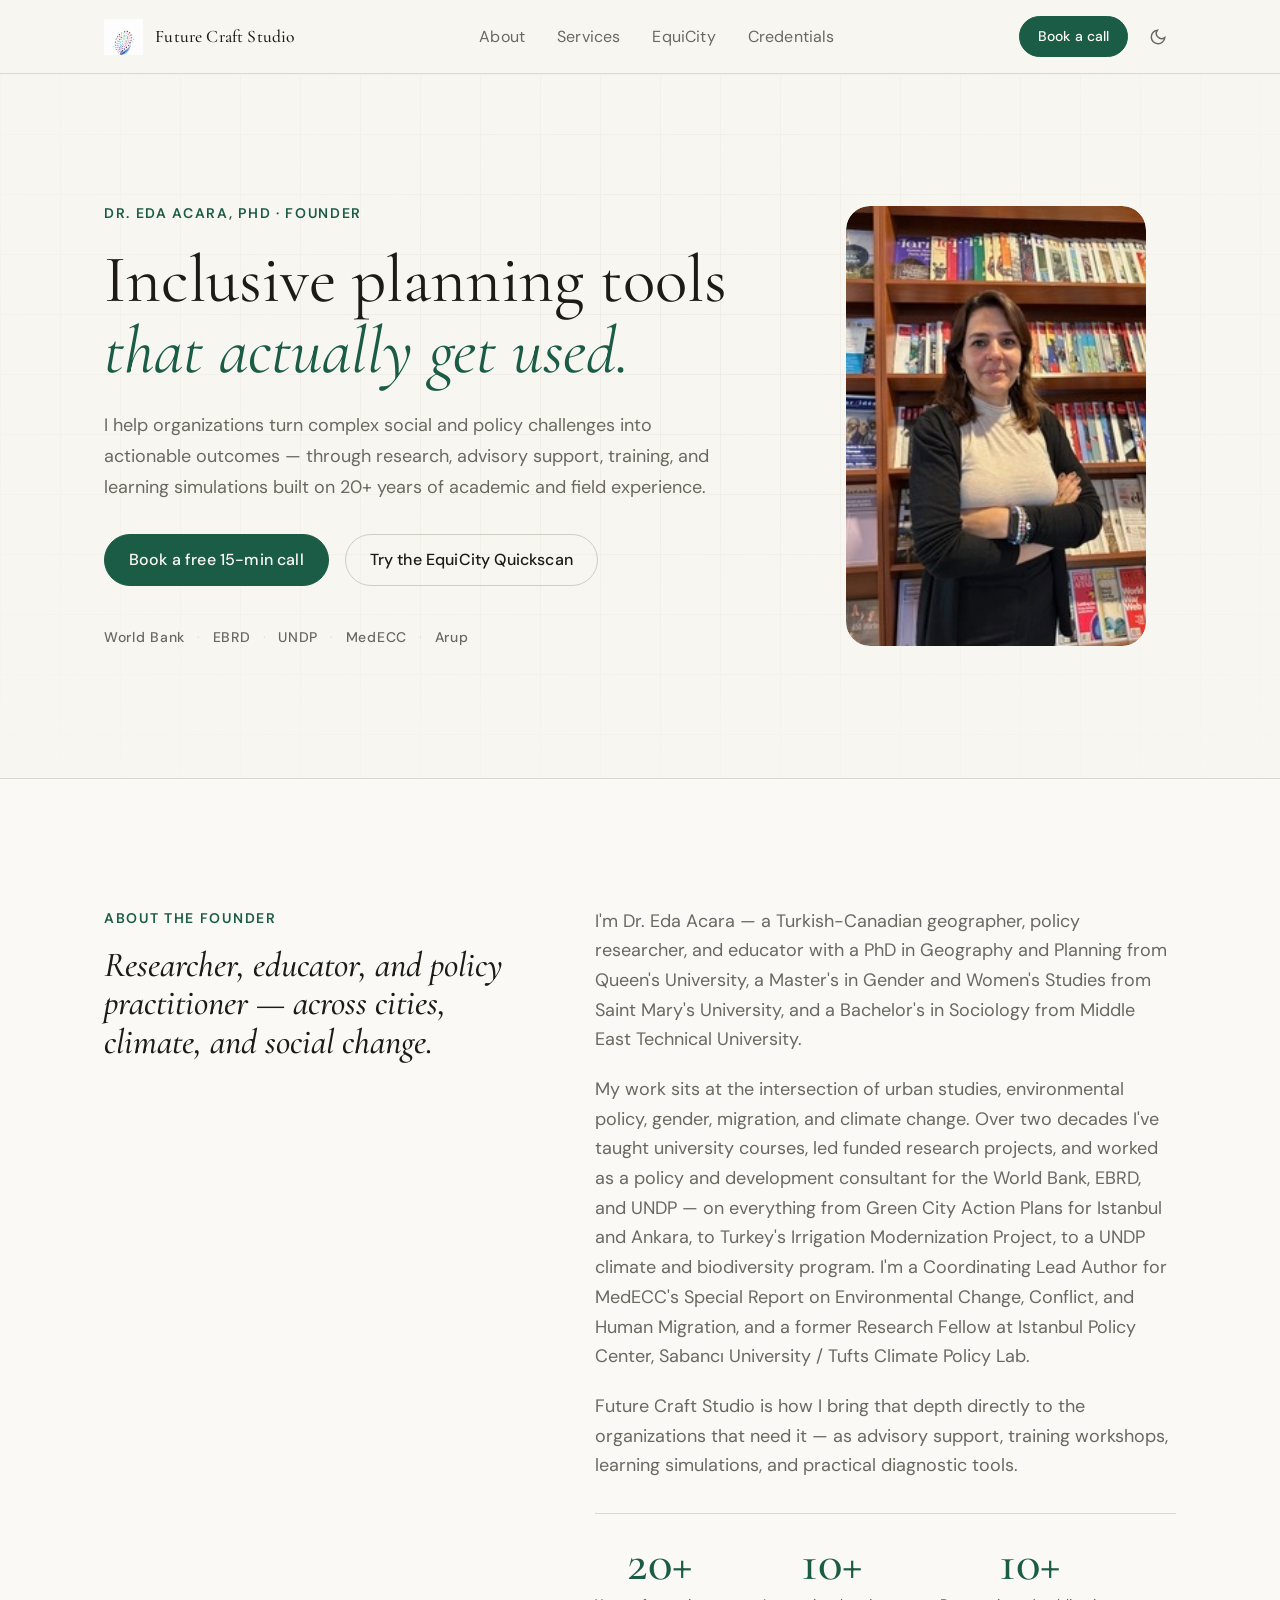
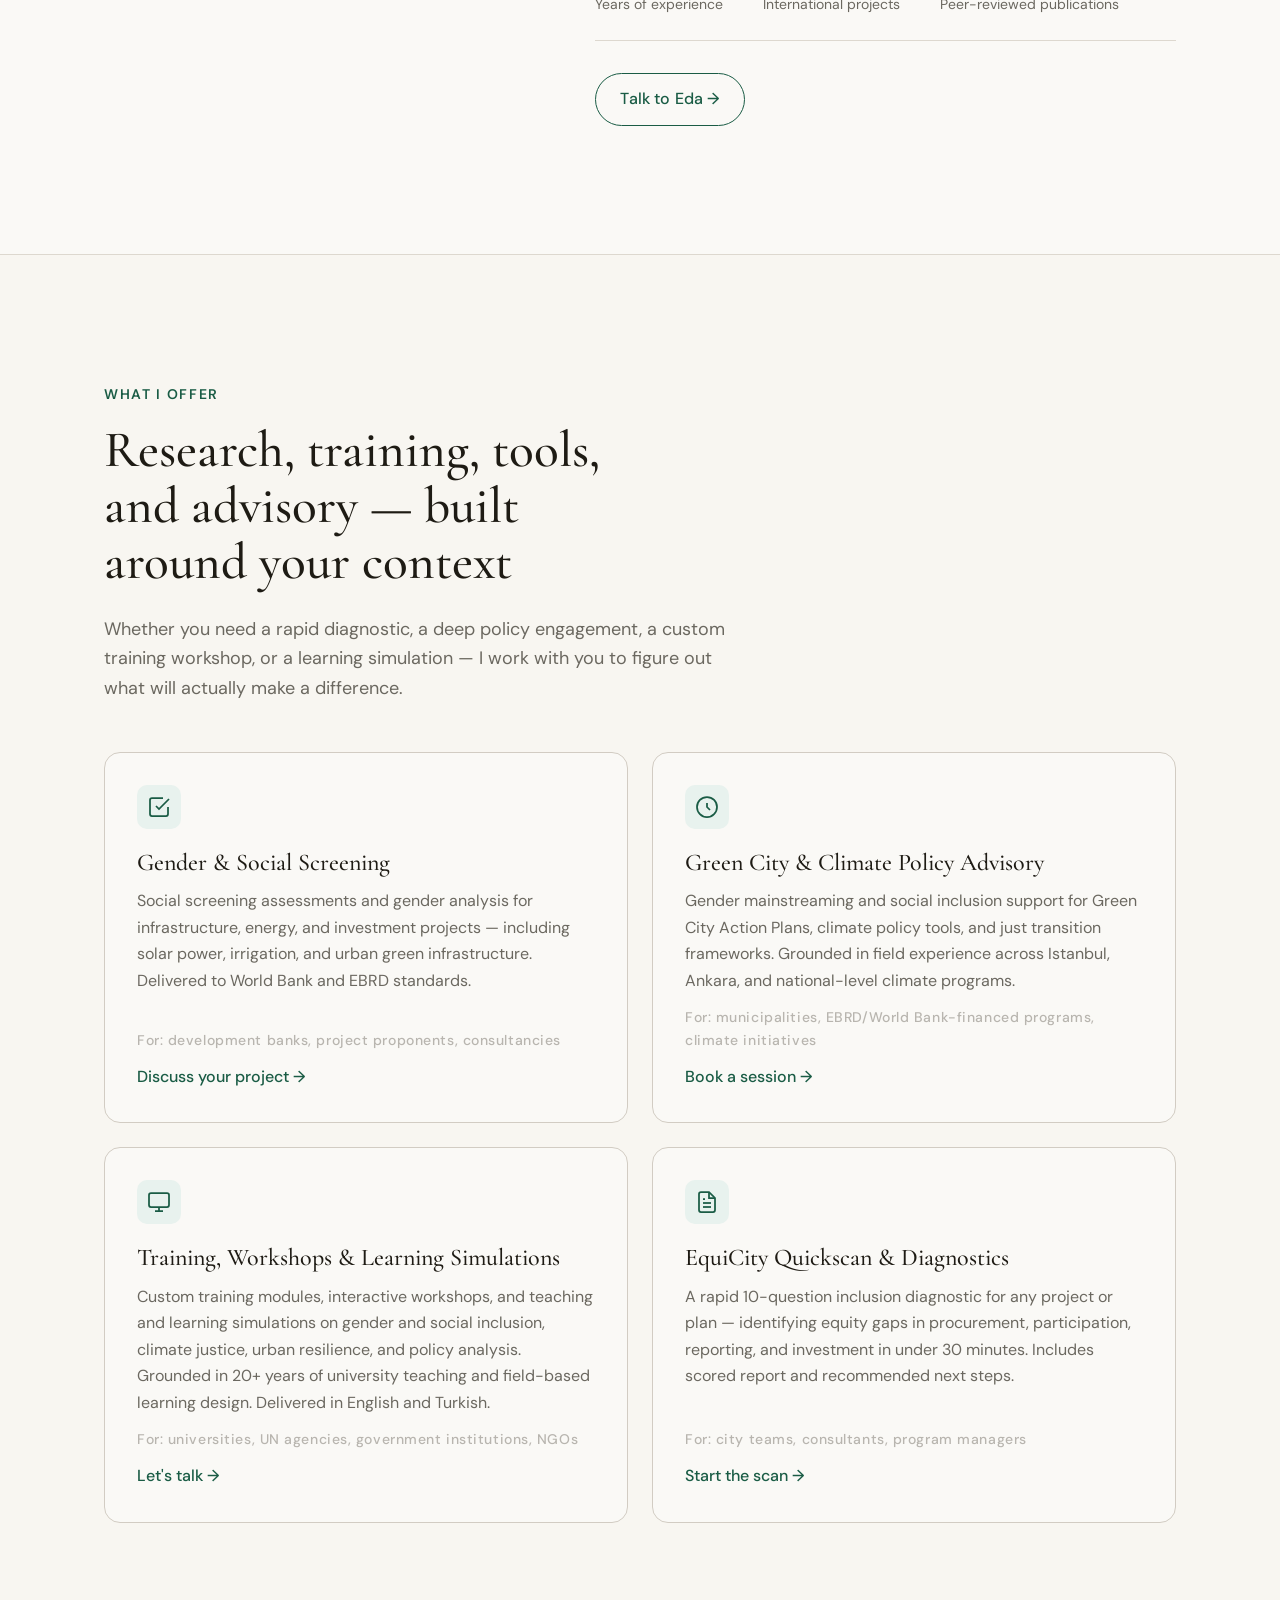
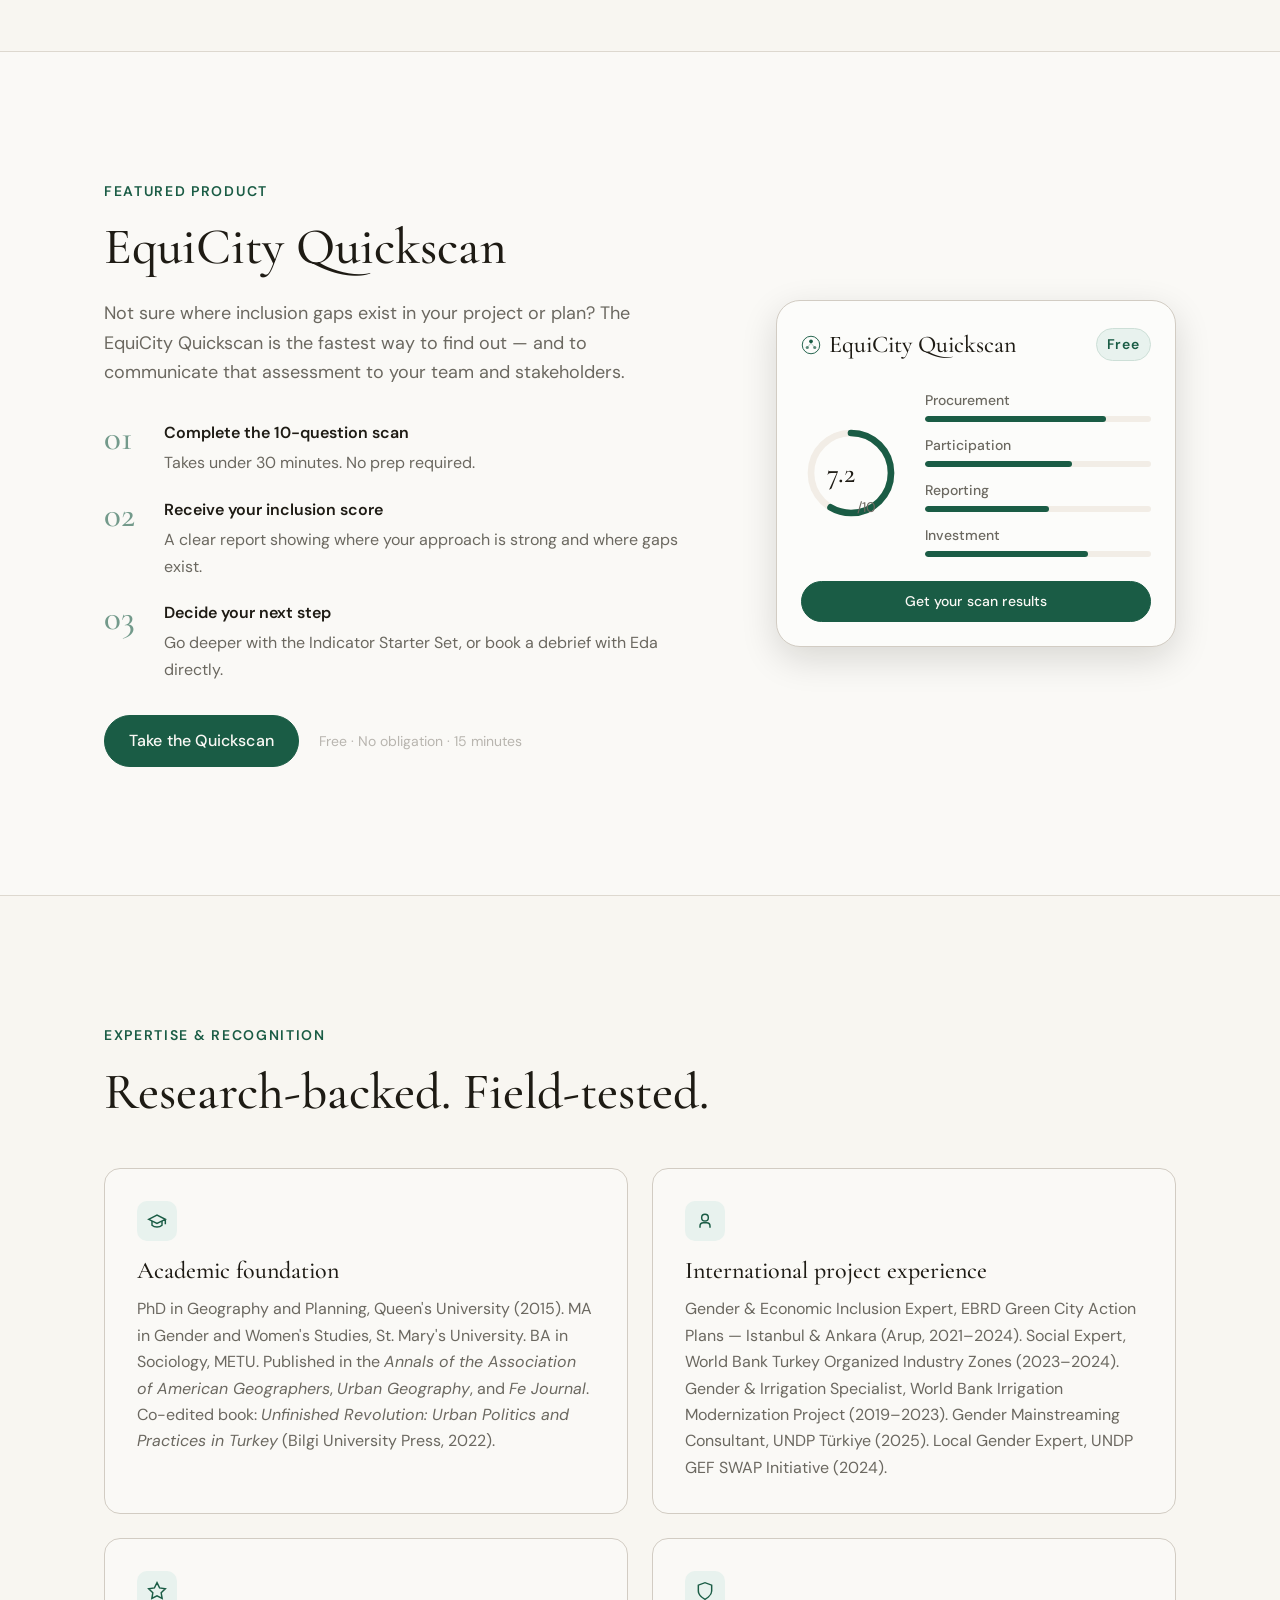
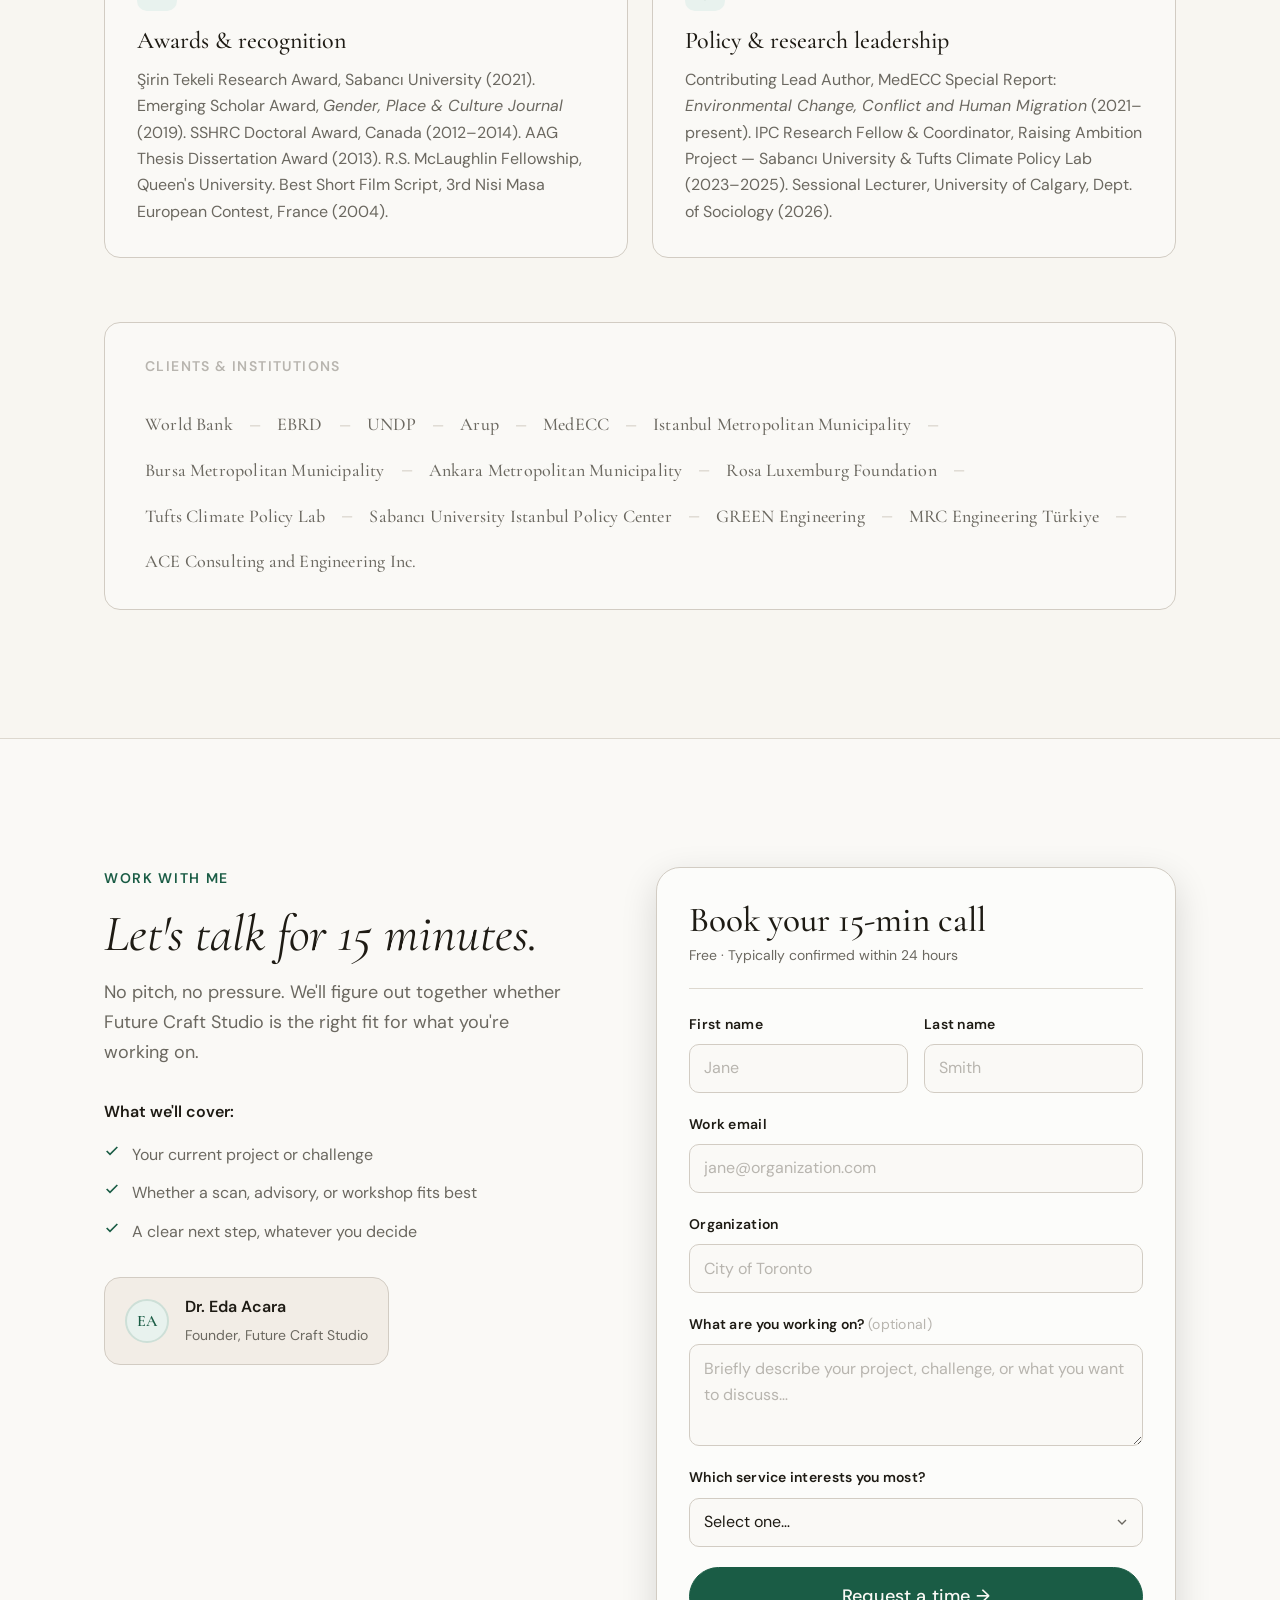
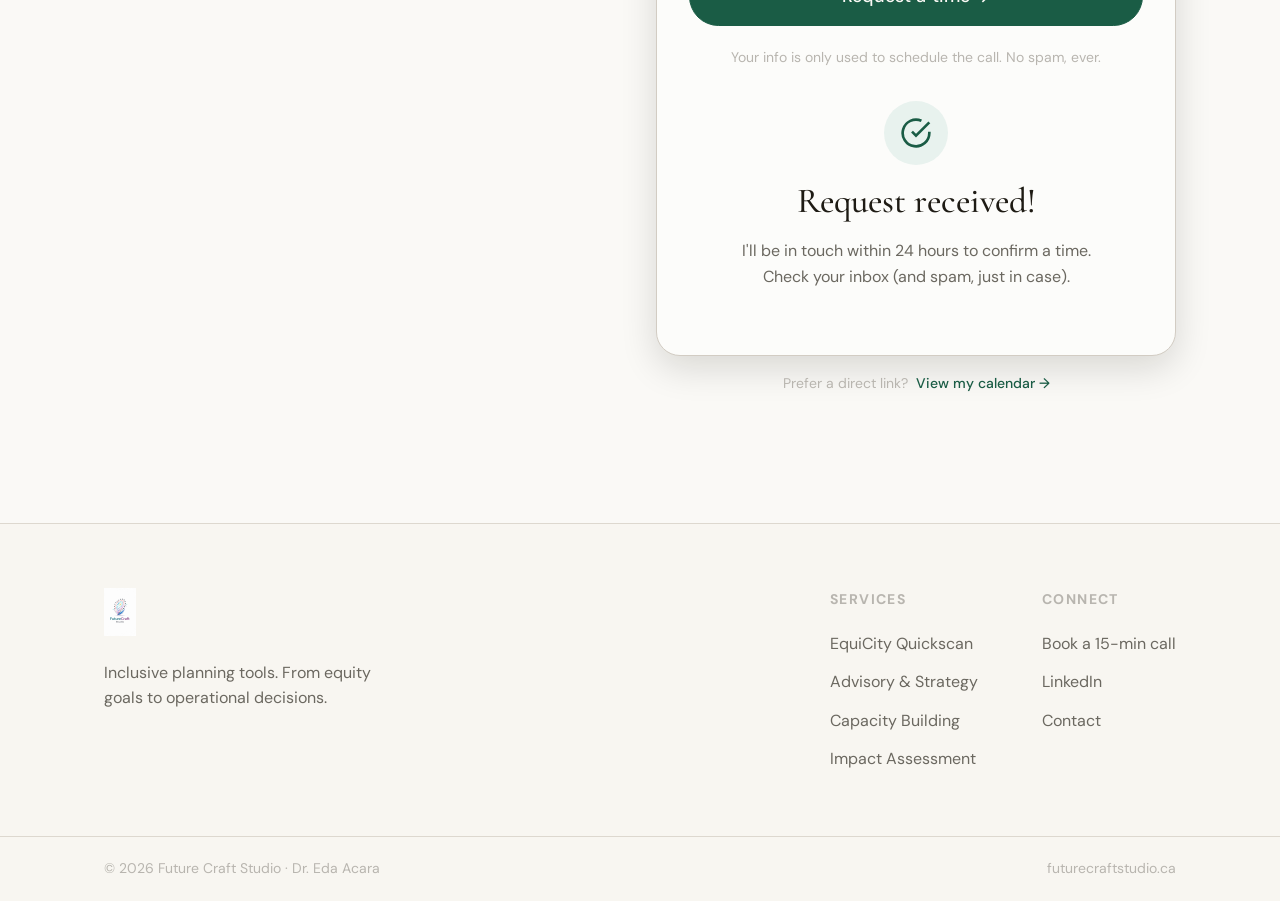
==== index.html @ 534ce929 "Add files via upload" ====
<!DOCTYPE html>
<html lang="en" data-theme="light">
<head>
  <meta charset="UTF-8" />
  <meta name="viewport" content="width=device-width, initial-scale=1.0" />
  <title>Future Craft Studio — Eda Acara, PhD | Inclusive Planning &amp; Policy Tools</title>
  <meta name="description" content="Future Craft Studio, founded by Dr. Eda Acara, helps municipalities, consultants, and mission-driven teams embed equity and inclusion into planning, procurement, and policy through practical tools and advisory support." />
  <meta property="og:title" content="Future Craft Studio — Inclusive Planning &amp; Policy Tools" />
  <meta property="og:description" content="Founded by Dr. Eda Acara, PhD in Geography and Planning. Practical equity and inclusion tools for cities and mission-driven teams." />
  <meta property="og:type" content="website" />

  <!-- Fonts -->
  <link rel="preconnect" href="https://fonts.googleapis.com" />
  <link rel="preconnect" href="https://fonts.gstatic.com" crossorigin />
  <link href="https://fonts.googleapis.com/css2?family=Cormorant+Garamond:ital,wght@0,400;0,500;0,600;1,400;1,500&family=DM+Sans:ital,opsz,wght@0,9..40,300;0,9..40,400;0,9..40,500;1,9..40,300&display=swap" rel="stylesheet" />
  <link href="https://api.fontshare.com/v2/css?f[]=switzer@300,400,500,600&display=swap" rel="stylesheet" />

  <link rel="stylesheet" href="css/style.css" />
</head>
<body>

  <!-- NAVIGATION -->
  <header class="header" id="header">
    <nav class="nav container">
      <a href="#" class="nav-logo" aria-label="Future Craft Studio home">
        <img src="fcs-logo-mark.jpg" alt="" class="nav-logo-mark" aria-hidden="true" />
        <span class="nav-logo-text">Future Craft Studio</span>
      </a>
      <ul class="nav-links" role="list">
        <li><a href="#about">About</a></li>
        <li><a href="#services">Services</a></li>
        <li><a href="equicity.html">EquiCity</a></li>
        <li><a href="#credentials">Credentials</a></li>
      </ul>
      <div class="nav-actions">
        <button class="btn btn-primary btn-sm" onclick="document.getElementById('booking').scrollIntoView({behavior:'smooth'})">Book a call</button>
        <button class="theme-toggle icon-btn" data-theme-toggle aria-label="Switch to dark mode">
          <svg width="18" height="18" viewBox="0 0 24 24" fill="none" stroke="currentColor" stroke-width="2"><path d="M21 12.79A9 9 0 1 1 11.21 3 7 7 0 0 0 21 12.79z"/></svg>
        </button>
        <button class="nav-menu-btn icon-btn" id="menuBtn" aria-label="Open menu" aria-expanded="false">
          <svg width="22" height="22" viewBox="0 0 24 24" fill="none" stroke="currentColor" stroke-width="2"><line x1="3" y1="6" x2="21" y2="6"/><line x1="3" y1="12" x2="21" y2="12"/><line x1="3" y1="18" x2="21" y2="18"/></svg>
        </button>
      </div>
    </nav>
    <!-- Mobile nav -->
    <div class="mobile-nav" id="mobileNav" aria-hidden="true">
      <ul role="list">
        <li><a href="#about" class="mobile-nav-link">About</a></li>
        <li><a href="#services" class="mobile-nav-link">Services</a></li>
        <li><a href="equicity.html" class="mobile-nav-link">EquiCity</a></li>
        <li><a href="#credentials" class="mobile-nav-link">Credentials</a></li>
        <li><a href="#booking" class="mobile-nav-link mobile-nav-cta">Book a 15-min call →</a></li>
      </ul>
    </div>
  </header>

  <main>

    <!-- HERO -->
    <section class="hero" id="top">
      <div class="container hero-inner">
        <div class="hero-text fade-in">
          <div class="hero-eyebrow">Dr. Eda Acara, PhD · Founder</div>
          <h1 class="hero-heading">Inclusive planning tools<br /><em>that actually get used.</em></h1>
          <p class="hero-sub">I help organizations turn complex social and policy challenges into actionable outcomes — through research, advisory support, training, and learning simulations built on 20+ years of academic and field experience.</p>
          <div class="hero-ctas">
            <button class="btn btn-primary" onclick="document.getElementById('booking').scrollIntoView({behavior:'smooth'})">Book a free 15-min call</button>
            <a href="https://www.perplexity.ai/computer/a/equicity-quickscan-future-craf-MJKIacZmRiWHf3gqQi6vKA" target="_blank" rel="noopener" class="btn btn-ghost">Try the EquiCity Quickscan</a>
          </div>
          <div class="hero-trust">
            <span class="trust-item">World Bank</span>
            <span class="trust-sep">·</span>
            <span class="trust-item">EBRD</span>
            <span class="trust-sep">·</span>
            <span class="trust-item">UNDP</span>
            <span class="trust-sep">·</span>
            <span class="trust-item">MedECC</span>
            <span class="trust-sep">·</span>
            <span class="trust-item">Arup</span>
          </div>
        </div>
        <div class="hero-portrait fade-in" style="animation-delay:0.15s;">
          <div class="portrait-frame portrait-frame--photo">
            <img src="eda.jpg" alt="Dr. Eda Acara, founder of Future Craft Studio" class="portrait-photo" />
          </div>
        </div>
      </div>
      <!-- Background grid -->
      <div class="hero-grid-bg" aria-hidden="true"></div>
    </section>

    <!-- FOUNDER SECTION -->
    <section class="about section-pad" id="about">
      <div class="container">
        <div class="about-grid">
          <div class="about-left fade-in">
            <div class="section-label">About the founder</div>
            <h2 class="section-heading">Researcher, educator, and policy practitioner — across cities, climate, and social change.</h2>
          </div>
          <div class="about-right fade-in">
            <p>I'm Dr. Eda Acara — a Turkish-Canadian geographer, policy researcher, and educator with a PhD in Geography and Planning from Queen's University, a Master's in Gender and Women's Studies from Saint Mary's University, and a Bachelor's in Sociology from Middle East Technical University.</p>
            <p>My work sits at the intersection of urban studies, environmental policy, gender, migration, and climate change. Over two decades I've taught university courses, led funded research projects, and worked as a policy and development consultant for the World Bank, EBRD, and UNDP — on everything from Green City Action Plans for Istanbul and Ankara, to Turkey's Irrigation Modernization Project, to a UNDP climate and biodiversity program. I'm a Coordinating Lead Author for MedECC's Special Report on Environmental Change, Conflict, and Human Migration, and a former Research Fellow at Istanbul Policy Center, Sabancı University / Tufts Climate Policy Lab.</p>
            <p>Future Craft Studio is how I bring that depth directly to the organizations that need it — as advisory support, training workshops, learning simulations, and practical diagnostic tools.</p>
            <div class="credentials-row">
              <div class="cred-item">
                <div class="cred-num">20+</div>
                <div class="cred-label">Years of experience</div>
              </div>
              <div class="cred-item">
                <div class="cred-num">10+</div>
                <div class="cred-label">International projects</div>
              </div>
              <div class="cred-item">
                <div class="cred-num">10+</div>
                <div class="cred-label">Peer-reviewed publications</div>
              </div>
            </div>
            <a href="#booking" class="btn btn-outline" onclick="event.preventDefault(); document.getElementById('booking').scrollIntoView({behavior:'smooth'})">Talk to Eda →</a>
          </div>
        </div>
      </div>
    </section>

    <!-- SERVICES -->
    <section class="services section-pad" id="services">
      <div class="container">
        <div class="section-header fade-in">
          <div class="section-label">What I offer</div>
          <h2 class="section-heading">Research, training, tools, and advisory — built around your context</h2>
          <p class="section-sub">Whether you need a rapid diagnostic, a deep policy engagement, a custom training workshop, or a learning simulation — I work with you to figure out what will actually make a difference.</p>
        </div>
        <div class="services-grid">
          <div class="service-card fade-in">
            <div class="service-icon">
              <svg width="24" height="24" viewBox="0 0 24 24" fill="none" stroke="currentColor" stroke-width="1.75"><path d="M9 11l3 3L22 4"/><path d="M21 12v7a2 2 0 01-2 2H5a2 2 0 01-2-2V5a2 2 0 012-2h11"/></svg>
            </div>
            <h3>Gender &amp; Social Screening</h3>
            <p>Social screening assessments and gender analysis for infrastructure, energy, and investment projects — including solar power, irrigation, and urban green infrastructure. Delivered to World Bank and EBRD standards.</p>
            <div class="service-for">For: development banks, project proponents, consultancies</div>
            <a href="#booking" class="service-link" onclick="event.preventDefault(); document.getElementById('booking').scrollIntoView({behavior:'smooth'})">Discuss your project →</a>
          </div>
          <div class="service-card fade-in" style="animation-delay:0.08s">
            <div class="service-icon">
              <svg width="24" height="24" viewBox="0 0 24 24" fill="none" stroke="currentColor" stroke-width="1.75"><circle cx="12" cy="12" r="10"/><path d="M12 8v4l3 3"/></svg>
            </div>
            <h3>Green City &amp; Climate Policy Advisory</h3>
            <p>Gender mainstreaming and social inclusion support for Green City Action Plans, climate policy tools, and just transition frameworks. Grounded in field experience across Istanbul, Ankara, and national-level climate programs.</p>
            <div class="service-for">For: municipalities, EBRD/World Bank-financed programs, climate initiatives</div>
            <a href="#booking" class="service-link" onclick="event.preventDefault(); document.getElementById('booking').scrollIntoView({behavior:'smooth'})">Book a session →</a>
          </div>
          <div class="service-card fade-in" style="animation-delay:0.16s">
            <div class="service-icon">
              <svg width="24" height="24" viewBox="0 0 24 24" fill="none" stroke="currentColor" stroke-width="1.75"><rect x="2" y="3" width="20" height="14" rx="2"/><path d="M8 21h8M12 17v4"/></svg>
            </div>
            <h3>Training, Workshops &amp; Learning Simulations</h3>
            <p>Custom training modules, interactive workshops, and teaching and learning simulations on gender and social inclusion, climate justice, urban resilience, and policy analysis. Grounded in 20+ years of university teaching and field-based learning design. Delivered in English and Turkish.</p>
            <div class="service-for">For: universities, UN agencies, government institutions, NGOs</div>
            <a href="#booking" class="service-link" onclick="event.preventDefault(); document.getElementById('booking').scrollIntoView({behavior:'smooth'})">Let's talk →</a>
          </div>
          <div class="service-card fade-in" style="animation-delay:0.24s">
            <div class="service-icon">
              <svg width="24" height="24" viewBox="0 0 24 24" fill="none" stroke="currentColor" stroke-width="1.75"><path d="M14 2H6a2 2 0 00-2 2v16a2 2 0 002 2h12a2 2 0 002-2V8z"/><polyline points="14,2 14,8 20,8"/><line x1="16" y1="13" x2="8" y2="13"/><line x1="16" y1="17" x2="8" y2="17"/><polyline points="10,9 9,9 8,9"/></svg>
            </div>
            <h3>EquiCity Quickscan &amp; Diagnostics</h3>
            <p>A rapid 10-question inclusion diagnostic for any project or plan — identifying equity gaps in procurement, participation, reporting, and investment in under 30 minutes. Includes scored report and recommended next steps.</p>
            <div class="service-for">For: city teams, consultants, program managers</div>
            <a href="https://www.perplexity.ai/computer/a/equicity-quickscan-future-craf-MJKIacZmRiWHf3gqQi6vKA" target="_blank" rel="noopener" class="service-link">Start the scan →</a>
          </div>
        </div>
      </div>
    </section>

    <!-- EQUICITY PRODUCT SPOTLIGHT -->
    <section class="equicity section-pad" id="equicity">
      <div class="container">
        <div class="equicity-inner">
          <div class="equicity-text fade-in">
            <div class="section-label">Featured product</div>
            <h2 class="section-heading">EquiCity Quickscan</h2>
            <p class="equicity-desc">Not sure where inclusion gaps exist in your project or plan? The EquiCity Quickscan is the fastest way to find out — and to communicate that assessment to your team and stakeholders.</p>
            <div class="equicity-steps">
              <div class="step">
                <div class="step-num">01</div>
                <div class="step-content">
                  <strong>Complete the 10-question scan</strong>
                  <span>Takes under 30 minutes. No prep required.</span>
                </div>
              </div>
              <div class="step">
                <div class="step-num">02</div>
                <div class="step-content">
                  <strong>Receive your inclusion score</strong>
                  <span>A clear report showing where your approach is strong and where gaps exist.</span>
                </div>
              </div>
              <div class="step">
                <div class="step-num">03</div>
                <div class="step-content">
                  <strong>Decide your next step</strong>
                  <span>Go deeper with the Indicator Starter Set, or book a debrief with Eda directly.</span>
                </div>
              </div>
            </div>
            <div class="equicity-ctas">
              <a href="https://www.perplexity.ai/computer/a/equicity-quickscan-future-craf-MJKIacZmRiWHf3gqQi6vKA" target="_blank" rel="noopener" class="btn btn-primary">Take the Quickscan</a>
              <span class="equicity-note">Free · No obligation · 15 minutes</span>
            </div>
          </div>
          <div class="equicity-visual fade-in">
            <div class="scan-card">
              <div class="scan-card-header">
                <div class="scan-logo">
                  <svg width="20" height="20" viewBox="0 0 32 32" fill="none" aria-hidden="true">
                    <circle cx="16" cy="16" r="14" stroke="var(--color-primary)" stroke-width="1.5"/>
                    <circle cx="16" cy="10" r="3" fill="var(--color-primary)"/>
                    <circle cx="10" cy="20" r="2.5" fill="var(--color-primary)" opacity="0.7"/>
                    <circle cx="22" cy="20" r="2.5" fill="var(--color-primary)" opacity="0.7"/>
                    <line x1="16" y1="13" x2="10" y2="20" stroke="var(--color-primary)" stroke-width="1" opacity="0.5"/>
                    <line x1="16" y1="13" x2="22" y2="20" stroke="var(--color-primary)" stroke-width="1" opacity="0.5"/>
                  </svg>
                  EquiCity Quickscan
                </div>
                <div class="scan-badge">Free</div>
              </div>
              <div class="scan-score-area">
                <div class="score-ring">
                  <svg viewBox="0 0 120 120" class="score-svg">
                    <circle cx="60" cy="60" r="48" fill="none" stroke="var(--color-surface-offset)" stroke-width="8"/>
                    <circle cx="60" cy="60" r="48" fill="none" stroke="var(--color-primary)" stroke-width="8"
                      stroke-dasharray="251.3" stroke-dashoffset="75" stroke-linecap="round"
                      transform="rotate(-90 60 60)" class="score-arc"/>
                  </svg>
                  <div class="score-label">
                    <span class="score-num">7.2</span>
                    <span class="score-of">/10</span>
                  </div>
                </div>
                <div class="score-areas">
                  <div class="score-area-item">
                    <div class="score-area-name">Procurement</div>
                    <div class="score-area-bar"><div class="score-area-fill" style="width:80%"></div></div>
                  </div>
                  <div class="score-area-item">
                    <div class="score-area-name">Participation</div>
                    <div class="score-area-bar"><div class="score-area-fill" style="width:65%"></div></div>
                  </div>
                  <div class="score-area-item">
                    <div class="score-area-name">Reporting</div>
                    <div class="score-area-bar"><div class="score-area-fill" style="width:55%"></div></div>
                  </div>
                  <div class="score-area-item">
                    <div class="score-area-name">Investment</div>
                    <div class="score-area-bar"><div class="score-area-fill" style="width:72%"></div></div>
                  </div>
                </div>
              </div>
              <div class="scan-cta-inline">
                <button class="btn btn-primary btn-sm" style="width:100%" onclick="document.getElementById('booking').scrollIntoView({behavior:'smooth'})">Get your scan results</button>
              </div>
            </div>
          </div>
        </div>
      </div>
    </section>

    <!-- CREDENTIALS / TRUST -->
    <section class="credentials section-pad" id="credentials">
      <div class="container">
        <div class="section-header fade-in">
          <div class="section-label">Expertise &amp; recognition</div>
          <h2 class="section-heading">Research-backed. Field-tested.</h2>
        </div>
        <div class="cred-grid">
          <div class="cred-card fade-in">
            <div class="cred-icon">
              <svg width="20" height="20" viewBox="0 0 24 24" fill="none" stroke="currentColor" stroke-width="1.75"><path d="M22 10v6M2 10l10-5 10 5-10 5z"/><path d="M6 12v5c3 3 9 3 12 0v-5"/></svg>
            </div>
            <h3>Academic foundation</h3>
            <p>PhD in Geography and Planning, Queen's University (2015). MA in Gender and Women's Studies, St. Mary's University. BA in Sociology, METU. Published in the <em>Annals of the Association of American Geographers</em>, <em>Urban Geography</em>, and <em>Fe Journal</em>. Co-edited book: <em>Unfinished Revolution: Urban Politics and Practices in Turkey</em> (Bilgi University Press, 2022).</p>
          </div>
          <div class="cred-card fade-in" style="animation-delay:0.08s">
            <div class="cred-icon">
              <svg width="20" height="20" viewBox="0 0 24 24" fill="none" stroke="currentColor" stroke-width="1.75"><circle cx="12" cy="8" r="4"/><path d="M6 20v-2a4 4 0 014-4h4a4 4 0 014 4v2"/></svg>
            </div>
            <h3>International project experience</h3>
            <p>Gender &amp; Economic Inclusion Expert, EBRD Green City Action Plans — Istanbul &amp; Ankara (Arup, 2021–2024). Social Expert, World Bank Turkey Organized Industry Zones (2023–2024). Gender &amp; Irrigation Specialist, World Bank Irrigation Modernization Project (2019–2023). Gender Mainstreaming Consultant, UNDP Türkiye (2025). Local Gender Expert, UNDP GEF SWAP Initiative (2024).</p>
          </div>
          <div class="cred-card fade-in" style="animation-delay:0.16s">
            <div class="cred-icon">
              <svg width="20" height="20" viewBox="0 0 24 24" fill="none" stroke="currentColor" stroke-width="1.75"><polygon points="12,2 15.09,8.26 22,9.27 17,14.14 18.18,21.02 12,17.77 5.82,21.02 7,14.14 2,9.27 8.91,8.26"/></svg>
            </div>
            <h3>Awards &amp; recognition</h3>
            <p>Şirin Tekeli Research Award, Sabancı University (2021). Emerging Scholar Award, <em>Gender, Place &amp; Culture Journal</em> (2019). SSHRC Doctoral Award, Canada (2012–2014). AAG Thesis Dissertation Award (2013). R.S. McLaughlin Fellowship, Queen's University. Best Short Film Script, 3rd Nisi Masa European Contest, France (2004).</p>
          </div>
          <div class="cred-card fade-in" style="animation-delay:0.24s">
            <div class="cred-icon">
              <svg width="20" height="20" viewBox="0 0 24 24" fill="none" stroke="currentColor" stroke-width="1.75"><path d="M12 22s8-4 8-10V5l-8-3-8 3v7c0 6 8 10 8 10z"/></svg>
            </div>
            <h3>Policy &amp; research leadership</h3>
            <p>Contributing Lead Author, MedECC Special Report: <em>Environmental Change, Conflict and Human Migration</em> (2021–present). IPC Research Fellow &amp; Coordinator, Raising Ambition Project — Sabancı University &amp; Tufts Climate Policy Lab (2023–2025). Sessional Lecturer, University of Calgary, Dept. of Sociology (2026).</p>
          </div>
        </div>

        <div class="org-strip fade-in">
          <div class="org-label">Clients &amp; institutions</div>
          <div class="org-logos">
            <span class="org-name">World Bank</span>
            <span class="org-sep">—</span>
            <span class="org-name">EBRD</span>
            <span class="org-sep">—</span>
            <span class="org-name">UNDP</span>
            <span class="org-sep">—</span>
            <span class="org-name">Arup</span>
            <span class="org-sep">—</span>
            <span class="org-name">MedECC</span>
            <span class="org-sep">—</span>
            <span class="org-name">Istanbul Metropolitan Municipality</span>
            <span class="org-sep">—</span>
            <span class="org-name">Bursa Metropolitan Municipality</span>
            <span class="org-sep">—</span>
            <span class="org-name">Ankara Metropolitan Municipality</span>
            <span class="org-sep">—</span>
            <span class="org-name">Rosa Luxemburg Foundation</span>
            <span class="org-sep">—</span>
            <span class="org-name">Tufts Climate Policy Lab</span>
            <span class="org-sep">—</span>
            <span class="org-name">Sabancı University Istanbul Policy Center</span>
            <span class="org-sep">—</span>
            <span class="org-name">GREEN Engineering</span>
            <span class="org-sep">—</span>
            <span class="org-name">MRC Engineering Türkiye</span>
            <span class="org-sep">—</span>
            <span class="org-name">ACE Consulting and Engineering Inc.</span>
          </div>
        </div>
      </div>
    </section>

    <!-- BOOKING FUNNEL -->
    <section class="booking section-pad" id="booking">
      <div class="container">
        <div class="booking-inner">
          <div class="booking-left fade-in">
            <div class="section-label">Work with me</div>
            <h2 class="booking-heading">Let's talk for 15 minutes.</h2>
            <p class="booking-sub">No pitch, no pressure. We'll figure out together whether Future Craft Studio is the right fit for what you're working on.</p>

            <div class="booking-what">
              <div class="booking-what-title">What we'll cover:</div>
              <ul role="list" class="booking-checklist">
                <li>
                  <svg width="16" height="16" viewBox="0 0 24 24" fill="none" stroke="var(--color-primary)" stroke-width="2.5"><polyline points="20 6 9 17 4 12"/></svg>
                  Your current project or challenge
                </li>
                <li>
                  <svg width="16" height="16" viewBox="0 0 24 24" fill="none" stroke="var(--color-primary)" stroke-width="2.5"><polyline points="20 6 9 17 4 12"/></svg>
                  Whether a scan, advisory, or workshop fits best
                </li>
                <li>
                  <svg width="16" height="16" viewBox="0 0 24 24" fill="none" stroke="var(--color-primary)" stroke-width="2.5"><polyline points="20 6 9 17 4 12"/></svg>
                  A clear next step, whatever you decide
                </li>
              </ul>
            </div>

            <div class="booking-bio-mini">
              <div class="bio-avatar">EA</div>
              <div class="bio-text">
                <strong>Dr. Eda Acara</strong>
                <span>Founder, Future Craft Studio</span>
              </div>
            </div>
          </div>

          <div class="booking-right fade-in">
            <div class="booking-form-card">
              <div class="form-header">
                <h3>Book your 15-min call</h3>
                <p>Free · Typically confirmed within 24 hours</p>
              </div>
              <form class="booking-form" id="bookingForm" action="https://formspree.io/f/xrerboqn" method="POST" novalidate>
                <div class="form-row">
                  <div class="form-group">
                    <label for="firstName">First name</label>
                    <input type="text" id="firstName" name="firstName" placeholder="Jane" required autocomplete="given-name" />
                  </div>
                  <div class="form-group">
                    <label for="lastName">Last name</label>
                    <input type="text" id="lastName" name="lastName" placeholder="Smith" required autocomplete="family-name" />
                  </div>
                </div>
                <div class="form-group">
                  <label for="email">Work email</label>
                  <input type="email" id="email" name="email" placeholder="jane@organization.com" required autocomplete="email" />
                </div>
                <div class="form-group">
                  <label for="org">Organization</label>
                  <input type="text" id="org" name="org" placeholder="City of Toronto" autocomplete="organization" />
                </div>
                <div class="form-group">
                  <label for="context">What are you working on? <span class="label-hint">(optional)</span></label>
                  <textarea id="context" name="context" rows="3" placeholder="Briefly describe your project, challenge, or what you want to discuss…"></textarea>
                </div>
                <div class="form-group">
                  <label for="service">Which service interests you most?</label>
                  <select id="service" name="service">
                    <option value="">Select one…</option>
                    <option value="quickscan">EquiCity Quickscan</option>
                    <option value="advisory">Advisory &amp; Strategy</option>
                    <option value="capacity">Capacity Building Workshop</option>
                    <option value="assessment">Gender &amp; Social Impact Assessment</option>
                    <option value="unsure">Not sure yet</option>
                  </select>
                </div>
                <!-- Honeypot: bots fill this, humans don't -->
                <input type="text" name="_gotcha" style="display:none" tabindex="-1" autocomplete="off" />
                <button type="submit" class="btn btn-primary btn-submit" id="submitBtn">
                  <span class="btn-label">Request a time →</span>
                  <span class="btn-loading" hidden>Sending…</span>
                </button>
                <p class="form-note">Your info is only used to schedule the call. No spam, ever.</p>
              </form>
              <div class="form-success" id="formSuccess" hidden>
                <div class="success-icon">
                  <svg width="32" height="32" viewBox="0 0 24 24" fill="none" stroke="var(--color-primary)" stroke-width="2"><path d="M22 11.08V12a10 10 0 11-5.93-9.14"/><polyline points="22 4 12 14.01 9 11.01"/></svg>
                </div>
                <h3>Request received!</h3>
                <p>I'll be in touch within 24 hours to confirm a time. Check your inbox (and spam, just in case).</p>
              </div>
            </div>

            <div class="booking-alt">
              <span>Prefer a direct link?</span>
              <a href="https://www.futurecraftstudio.ca/appointments" target="_blank" rel="noopener" class="booking-alt-link">View my calendar →</a>
            </div>
          </div>
        </div>
      </div>
    </section>

  </main>

  <!-- FOOTER -->
  <footer class="footer">
    <div class="container footer-inner">
      <div class="footer-brand">
        <div class="footer-logo">
          <img src="future-craft-logo.jpg" alt="Future Craft Studio" class="footer-logo-img" />
        </div>
        <p class="footer-tagline">Inclusive planning tools. From equity goals to operational decisions.</p>
      </div>
      <div class="footer-links">
        <div class="footer-col">
          <div class="footer-col-title">Services</div>
          <a href="#equicity">EquiCity Quickscan</a>
          <a href="#services">Advisory &amp; Strategy</a>
          <a href="#services">Capacity Building</a>
          <a href="#services">Impact Assessment</a>
        </div>
        <div class="footer-col">
          <div class="footer-col-title">Connect</div>
          <a href="#booking" onclick="event.preventDefault(); document.getElementById('booking').scrollIntoView({behavior:'smooth'})">Book a 15-min call</a>
          <a href="https://www.linkedin.com/in/eda-acara-74394762" target="_blank" rel="noopener">LinkedIn</a>
          <a href="https://www.futurecraftstudio.ca/contact" target="_blank" rel="noopener">Contact</a>
        </div>
      </div>
    </div>
    <div class="footer-bottom">
      <div class="container">
        <span>&copy; 2026 Future Craft Studio · Dr. Eda Acara</span>
        <span>futurecraftstudio.ca</span>
      </div>
    </div>
  </footer>

  <script src="js/main.js"></script>
<script data-pplx-inline-edit>
(function(){
  if(window===window.top)return;
  function inlineAll(orig,clone){
    if(orig.nodeType!==1)return;
    try{
      var cs=getComputedStyle(orig);
      var t='';
      for(var i=0;i<cs.length;i++){t+=cs[i]+':'+cs.getPropertyValue(cs[i])+';';}
      clone.style.cssText=t;
    }catch(e){}
    var oc=orig.children,cc=clone.children;
    for(var j=0;j<oc.length&&j<cc.length;j++){inlineAll(oc[j],cc[j]);}
  }
  function stripExternal(clone){
    var imgs=clone.querySelectorAll('img');
    for(var i=0;i<imgs.length;i++){
      var s=imgs[i].getAttribute('src');
      if(s&&!s.startsWith('data:'))imgs[i].removeAttribute('src');
    }
    var all=clone.querySelectorAll('*');
    for(var i=0;i<all.length;i++){
      var st=all[i].style.cssText;
      if(st&&st.indexOf('url(')>=0){
        all[i].style.cssText=st.replace(/url\(["']?(?!data:)[^)"']*["']?\)/gi,'none');
      }
    }
  }
  window.addEventListener('message',function(e){
    if(!e.data||e.data.type!=='INLINE_EDIT_CAPTURE_REQUEST')return;
    var scrollX=window.scrollX||window.pageXOffset||0;
    var scrollY=window.scrollY||window.pageYOffset||0;
    var w=window.innerWidth,h=window.innerHeight;
    try{
      var clone=document.documentElement.cloneNode(true);
      var rm=clone.querySelectorAll('script,link[rel="stylesheet"],style');
      for(var i=0;i<rm.length;i++){rm[i].remove();}
      inlineAll(document.documentElement,clone);
      stripExternal(clone);
      var html=new XMLSerializer().serializeToString(clone);
      var svg='<svg xmlns="http://www.w3.org/2000/svg" width="'+w+'" height="'+h+'">'
        +'<foreignObject width="100%" height="100%">'
        +'<div xmlns="http://www.w3.org/1999/xhtml" style="width:'+w+'px;height:'+h+'px;overflow:hidden">'
        +'<div style="transform:translate(-'+scrollX+'px,-'+scrollY+'px);transform-origin:top left">'
        +html+'</div></div></foreignObject></svg>';
      var svgUrl='data:image/svg+xml;charset=utf-8,'+encodeURIComponent(svg);
      var img=new Image();
      img.onload=function(){
        var c=document.createElement('canvas');c.width=w;c.height=h;
        c.getContext('2d').drawImage(img,0,0);
        window.parent.postMessage({type:'INLINE_EDIT_SCREENSHOT_RESULT',dataUrl:c.toDataURL('image/png'),scrollX:scrollX,scrollY:scrollY},'*');
      };
      img.onerror=function(){
        window.parent.postMessage({type:'INLINE_EDIT_SCREENSHOT_RESULT',dataUrl:null,scrollX:scrollX,scrollY:scrollY},'*');
      };
      img.src=svgUrl;
    }catch(err){
      window.parent.postMessage({type:'INLINE_EDIT_SCREENSHOT_RESULT',dataUrl:null,scrollX:scrollX,scrollY:scrollY},'*');
    }
  });
})();
</script></body>
</html>
---- css/style.css ----
/* ============================================================
   FUTURE CRAFT STUDIO — Design System
   Art direction: Authoritative + warm editorial
   Fonts: Cormorant Garamond (display) + Switzer (body)
   Palette: Warm ivory surfaces, deep forest green accent
   ============================================================ */

/* ---------- TOKENS ---------- */
:root,
[data-theme='light'] {
  /* Surfaces — warm ivory */
  --color-bg: #f8f6f1;
  --color-surface: #faf9f6;
  --color-surface-2: #fcfcfa;
  --color-surface-offset: #f2ede6;
  --color-surface-offset-2: #ebe5dc;
  --color-divider: #ddd8cf;
  --color-border: #d2ccc3;

  /* Text */
  --color-text: #1e1b14;
  --color-text-muted: #6b6860;
  --color-text-faint: #b8b5af;
  --color-text-inverse: #faf9f5;

  /* Primary accent — deep forest green */
  --color-primary: #1a5c45;
  --color-primary-hover: #124036;
  --color-primary-active: #0c2c27;
  --color-primary-highlight: #cddfd7;
  --color-primary-light: #e8f2ee;

  /* Shadows */
  --shadow-sm: 0 1px 3px oklch(0.15 0.02 100 / 0.07);
  --shadow-md: 0 4px 14px oklch(0.15 0.02 100 / 0.10);
  --shadow-lg: 0 12px 36px oklch(0.15 0.02 100 / 0.14);

  /* Type scale */
  --text-xs:   clamp(0.75rem,  0.7rem  + 0.25vw, 0.875rem);
  --text-sm:   clamp(0.875rem, 0.8rem  + 0.35vw, 1rem);
  --text-base: clamp(1rem,     0.95rem + 0.25vw, 1.125rem);
  --text-lg:   clamp(1.125rem, 1rem    + 0.75vw, 1.5rem);
  --text-xl:   clamp(1.5rem,   1.2rem  + 1.25vw, 2.25rem);
  --text-2xl:  clamp(2rem,     1.2rem  + 2.5vw,  3.5rem);
  --text-3xl:  clamp(2.5rem,   1rem    + 4vw,    5rem);

  /* Spacing */
  --space-1: 0.25rem;
  --space-2: 0.5rem;
  --space-3: 0.75rem;
  --space-4: 1rem;
  --space-5: 1.25rem;
  --space-6: 1.5rem;
  --space-8: 2rem;
  --space-10: 2.5rem;
  --space-12: 3rem;
  --space-16: 4rem;
  --space-20: 5rem;
  --space-24: 6rem;
  --space-32: 8rem;

  /* Radius */
  --radius-sm: 0.375rem;
  --radius-md: 0.625rem;
  --radius-lg: 1rem;
  --radius-xl: 1.5rem;
  --radius-full: 9999px;

  /* Transitions */
  --ease-out: cubic-bezier(0.16, 1, 0.3, 1);
  --ease-in: cubic-bezier(0.4, 0, 1, 1);
  --transition-interactive: 180ms cubic-bezier(0.16, 1, 0.3, 1);

  /* Typography */
  --font-display: 'Cormorant Garamond', 'Georgia', serif;
  --font-body: 'Switzer', 'DM Sans', 'Helvetica Neue', sans-serif;

  /* Layout */
  --content-narrow: 640px;
  --content-default: 960px;
  --content-wide: 1200px;
}

[data-theme='dark'] {
  --color-bg: #131210;
  --color-surface: #181714;
  --color-surface-2: #1d1c19;
  --color-surface-offset: #1a1915;
  --color-surface-offset-2: #201f1b;
  --color-divider: #2a2925;
  --color-border: #353330;
  --color-text: #e0ddd6;
  --color-text-muted: #847f76;
  --color-text-faint: #5a5751;
  --color-text-inverse: #1a1815;
  --color-primary: #5ba888;
  --color-primary-hover: #3d8e70;
  --color-primary-active: #2a7358;
  --color-primary-highlight: #1e3328;
  --color-primary-light: #1c2e23;
  --shadow-sm: 0 1px 3px oklch(0 0 0 / 0.22);
  --shadow-md: 0 4px 14px oklch(0 0 0 / 0.32);
  --shadow-lg: 0 12px 36px oklch(0 0 0 / 0.42);
}

@media (prefers-color-scheme: dark) {
  :root:not([data-theme]) {
    --color-bg: #131210;
    --color-surface: #181714;
    --color-surface-2: #1d1c19;
    --color-surface-offset: #1a1915;
    --color-surface-offset-2: #201f1b;
    --color-divider: #2a2925;
    --color-border: #353330;
    --color-text: #e0ddd6;
    --color-text-muted: #847f76;
    --color-text-faint: #5a5751;
    --color-text-inverse: #1a1815;
    --color-primary: #5ba888;
    --color-primary-hover: #3d8e70;
    --color-primary-active: #2a7358;
    --color-primary-highlight: #1e3328;
    --color-primary-light: #1c2e23;
    --shadow-sm: 0 1px 3px oklch(0 0 0 / 0.22);
    --shadow-md: 0 4px 14px oklch(0 0 0 / 0.32);
    --shadow-lg: 0 12px 36px oklch(0 0 0 / 0.42);
  }
}

/* ---------- BASE ---------- */
*,
*::before,
*::after {
  box-sizing: border-box;
  margin: 0;
  padding: 0;
}

html {
  -webkit-font-smoothing: antialiased;
  -moz-osx-font-smoothing: grayscale;
  text-rendering: optimizeLegibility;
  scroll-behavior: smooth;
  scroll-padding-top: var(--space-20);
  hanging-punctuation: first last;
}

body {
  min-height: 100dvh;
  font-family: var(--font-body);
  font-size: var(--text-base);
  line-height: 1.65;
  color: var(--color-text);
  background-color: var(--color-bg);
}

img, picture, video, canvas, svg {
  display: block;
  max-width: 100%;
  height: auto;
}

ul[role='list'], ol[role='list'] { list-style: none; }

input, button, textarea, select { font: inherit; color: inherit; }

h1, h2, h3, h4, h5, h6 {
  text-wrap: balance;
  line-height: 1.15;
}

p, li, figcaption { text-wrap: pretty; max-width: 72ch; }

::selection {
  background: color-mix(in oklab, var(--color-primary) 20%, transparent);
  color: var(--color-text);
}

:focus-visible {
  outline: 2px solid var(--color-primary);
  outline-offset: 3px;
  border-radius: var(--radius-sm);
}

a, button, [role='button'],
input, textarea, select {
  transition:
    color var(--transition-interactive),
    background var(--transition-interactive),
    border-color var(--transition-interactive),
    box-shadow var(--transition-interactive);
}

button { cursor: pointer; background: none; border: none; }

@media (prefers-reduced-motion: reduce) {
  *, *::before, *::after {
    animation-duration: 0.01ms !important;
    animation-iteration-count: 1 !important;
    transition-duration: 0.01ms !important;
    scroll-behavior: auto !important;
  }
}

/* ---------- LAYOUT ---------- */
.container {
  width: 100%;
  max-width: var(--content-wide);
  margin-inline: auto;
  padding-inline: clamp(var(--space-6), 5vw, var(--space-16));
}

.section-pad {
  padding-block: clamp(var(--space-16), 10vw, var(--space-32));
}

/* ---------- SCROLL ANIMATIONS ---------- */
/* JS-driven: .fade-in starts visible, JS adds .fade-in--ready to animate */
.fade-in {
  opacity: 1;
  transition: opacity 0.6s cubic-bezier(0.16, 1, 0.3, 1), transform 0.6s cubic-bezier(0.16, 1, 0.3, 1);
}

.fade-in--hidden {
  opacity: 0;
  transform: translateY(16px);
}

/* ---------- TYPOGRAPHY ---------- */
.section-label {
  font-family: var(--font-body);
  font-size: var(--text-xs);
  font-weight: 600;
  letter-spacing: 0.12em;
  text-transform: uppercase;
  color: var(--color-primary);
  margin-bottom: var(--space-4);
}

.section-heading {
  font-family: var(--font-display);
  font-size: var(--text-2xl);
  font-weight: 500;
  color: var(--color-text);
  line-height: 1.1;
  margin-bottom: var(--space-6);
}

.section-sub {
  font-size: var(--text-base);
  color: var(--color-text-muted);
  max-width: 54ch;
  margin-bottom: 0;
}

/* ---------- BUTTONS ---------- */
.btn {
  display: inline-flex;
  align-items: center;
  justify-content: center;
  gap: var(--space-2);
  font-family: var(--font-body);
  font-size: var(--text-sm);
  font-weight: 500;
  letter-spacing: 0.01em;
  padding: 0.75rem 1.5rem;
  border-radius: var(--radius-full);
  cursor: pointer;
  border: 1.5px solid transparent;
  text-decoration: none;
  white-space: nowrap;
  transition:
    background var(--transition-interactive),
    color var(--transition-interactive),
    border-color var(--transition-interactive),
    box-shadow var(--transition-interactive),
    transform var(--transition-interactive);
}

.btn:active { transform: translateY(1px); }

.btn-primary {
  background: var(--color-primary);
  color: var(--color-text-inverse);
  border-color: var(--color-primary);
}
.btn-primary:hover {
  background: var(--color-primary-hover);
  border-color: var(--color-primary-hover);
  transform: translateY(-1px);
  box-shadow: var(--shadow-md);
}

.btn-ghost {
  background: transparent;
  color: var(--color-text);
  border-color: var(--color-border);
}
.btn-ghost:hover {
  background: var(--color-surface-offset);
  border-color: var(--color-text-muted);
}

.btn-outline {
  background: transparent;
  color: var(--color-primary);
  border-color: var(--color-primary);
}
.btn-outline:hover {
  background: var(--color-primary-light);
  transform: translateY(-1px);
}

.btn-sm {
  font-size: var(--text-xs);
  padding: 0.5rem 1.1rem;
}

/* ---------- HEADER / NAV ---------- */
.header {
  position: sticky;
  top: 0;
  z-index: 100;
  background: color-mix(in oklab, var(--color-bg) 88%, transparent);
  backdrop-filter: blur(14px);
  -webkit-backdrop-filter: blur(14px);
  border-bottom: 1px solid var(--color-divider);
  transition:
    box-shadow var(--transition-interactive),
    transform 300ms var(--ease-out);
}

.header.header--scrolled { box-shadow: var(--shadow-sm); }
.header.header--hidden { transform: translateY(-100%); }

.nav {
  display: flex;
  align-items: center;
  justify-content: space-between;
  padding-block: var(--space-4);
  gap: var(--space-8);
}

.nav-logo {
  display: flex;
  align-items: center;
  gap: var(--space-3);
  text-decoration: none;
  color: var(--color-text);
  font-family: var(--font-display);
  font-size: 1.1rem;
  font-weight: 500;
  letter-spacing: 0.01em;
  white-space: nowrap;
  flex-shrink: 0;
}

.nav-links {
  display: flex;
  align-items: center;
  gap: var(--space-8);
  list-style: none;
}

.nav-links a {
  font-size: var(--text-sm);
  font-weight: 400;
  color: var(--color-text-muted);
  text-decoration: none;
  letter-spacing: 0.01em;
}
.nav-links a:hover { color: var(--color-text); }

.nav-actions {
  display: flex;
  align-items: center;
  gap: var(--space-3);
  flex-shrink: 0;
}

.icon-btn {
  display: flex;
  align-items: center;
  justify-content: center;
  width: 36px;
  height: 36px;
  border-radius: var(--radius-full);
  color: var(--color-text-muted);
  border: none;
  background: none;
  cursor: pointer;
  transition: color var(--transition-interactive), background var(--transition-interactive);
}
.icon-btn:hover {
  color: var(--color-text);
  background: var(--color-surface-offset);
}

.nav-menu-btn { display: none; }

/* Mobile nav */
.mobile-nav {
  display: none;
  padding: var(--space-6);
  border-top: 1px solid var(--color-divider);
  background: var(--color-surface);
}

.mobile-nav ul { display: flex; flex-direction: column; gap: var(--space-2); }

.mobile-nav-link {
  display: block;
  padding: var(--space-3) var(--space-4);
  font-size: var(--text-base);
  color: var(--color-text-muted);
  text-decoration: none;
  border-radius: var(--radius-md);
  transition: background var(--transition-interactive), color var(--transition-interactive);
}
.mobile-nav-link:hover { background: var(--color-surface-offset); color: var(--color-text); }
.mobile-nav-cta {
  background: var(--color-primary);
  color: var(--color-text-inverse) !important;
  font-weight: 500;
  margin-top: var(--space-2);
  text-align: center;
}
.mobile-nav-cta:hover { background: var(--color-primary-hover) !important; }

/* ---------- HERO ---------- */
.hero {
  position: relative;
  overflow: hidden;
  padding-block: clamp(var(--space-16), 12vw, var(--space-32));
}

.hero-inner {
  display: grid;
  grid-template-columns: 1fr 360px;
  gap: var(--space-16);
  align-items: center;
  position: relative;
  z-index: 2;
}

.hero-eyebrow {
  font-family: var(--font-body);
  font-size: var(--text-xs);
  font-weight: 600;
  letter-spacing: 0.12em;
  text-transform: uppercase;
  color: var(--color-primary);
  margin-bottom: var(--space-5);
}

.hero-heading {
  font-family: var(--font-display);
  font-size: var(--text-3xl);
  font-weight: 400;
  line-height: 1.05;
  color: var(--color-text);
  margin-bottom: var(--space-6);
}

.hero-heading em {
  font-style: italic;
  color: var(--color-primary);
}

.hero-sub {
  font-size: var(--text-base);
  color: var(--color-text-muted);
  max-width: 52ch;
  line-height: 1.7;
  margin-bottom: var(--space-8);
}

.hero-ctas {
  display: flex;
  align-items: center;
  gap: var(--space-4);
  flex-wrap: wrap;
  margin-bottom: var(--space-10);
}

.hero-trust {
  display: flex;
  align-items: center;
  flex-wrap: wrap;
  gap: var(--space-3);
  font-size: var(--text-xs);
  color: var(--color-text-faint);
  letter-spacing: 0.05em;
}

.trust-item { font-weight: 500; color: var(--color-text-muted); }
.trust-sep { opacity: 0.4; }

/* Portrait */
.hero-portrait {
  display: flex;
  justify-content: center;
}

.portrait-frame {
  position: relative;
  width: 300px;
}

.portrait-placeholder {
  width: 300px;
  height: 340px;
  border-radius: var(--radius-xl);
  background: var(--color-surface-offset);
  border: 1px solid var(--color-border);
  display: flex;
  flex-direction: column;
  align-items: center;
  justify-content: center;
  overflow: hidden;
  position: relative;
}

.portrait-illustration {
  width: 200px;
  height: 220px;
  position: absolute;
  bottom: 0;
  left: 50%;
  transform: translateX(-50%);
}

.portrait-initials {
  position: relative;
  z-index: 2;
  font-family: var(--font-display);
  font-size: 3rem;
  font-weight: 500;
  color: var(--color-primary);
  width: 80px;
  height: 80px;
  border-radius: var(--radius-full);
  background: var(--color-primary-light);
  display: flex;
  align-items: center;
  justify-content: center;
  border: 2px solid var(--color-primary-highlight);
  margin-bottom: var(--space-20);
}

.portrait-badge {
  position: absolute;
  bottom: var(--space-4);
  left: 50%;
  transform: translateX(-50%);
  background: var(--color-surface-2);
  border: 1px solid var(--color-border);
  border-radius: var(--radius-full);
  padding: var(--space-2) var(--space-4);
  font-size: var(--text-xs);
  color: var(--color-text-muted);
  font-weight: 500;
  white-space: nowrap;
  display: flex;
  align-items: center;
  gap: var(--space-2);
  box-shadow: var(--shadow-sm);
}

.badge-dot {
  width: 8px;
  height: 8px;
  border-radius: var(--radius-full);
  background: var(--color-primary);
  display: inline-block;
  flex-shrink: 0;
}

/* Hero background grid */
.hero-grid-bg {
  position: absolute;
  inset: 0;
  background-image:
    linear-gradient(var(--color-divider) 1px, transparent 1px),
    linear-gradient(90deg, var(--color-divider) 1px, transparent 1px);
  background-size: 60px 60px;
  opacity: 0.35;
  mask-image: radial-gradient(ellipse 80% 80% at 50% 40%, black, transparent);
  -webkit-mask-image: radial-gradient(ellipse 80% 80% at 50% 40%, black, transparent);
  z-index: 1;
}

/* ---------- ABOUT ---------- */
.about {
  background: var(--color-surface);
  border-top: 1px solid var(--color-divider);
  border-bottom: 1px solid var(--color-divider);
}

.about-grid {
  display: grid;
  grid-template-columns: 1fr 1.4fr;
  gap: clamp(var(--space-12), 6vw, var(--space-24));
  align-items: start;
}

.about-left .section-heading {
  font-size: var(--text-xl);
  font-style: italic;
}

.about-right p {
  font-size: var(--text-base);
  color: var(--color-text-muted);
  margin-bottom: var(--space-5);
  max-width: 62ch;
}

.credentials-row {
  display: flex;
  gap: var(--space-10);
  margin-block: var(--space-8);
  padding-block: var(--space-6);
  border-top: 1px solid var(--color-divider);
  border-bottom: 1px solid var(--color-divider);
}

.cred-item { text-align: center; }

.cred-num {
  font-family: var(--font-display);
  font-size: var(--text-2xl);
  font-weight: 500;
  color: var(--color-primary);
  line-height: 1;
}

.cred-label {
  font-size: var(--text-xs);
  color: var(--color-text-muted);
  margin-top: var(--space-1);
  white-space: nowrap;
}

/* ---------- SERVICES ---------- */
.services { background: var(--color-bg); }

.section-header {
  max-width: 640px;
  margin-bottom: var(--space-12);
}

.services-grid {
  display: grid;
  grid-template-columns: repeat(2, 1fr);
  gap: var(--space-6);
}

.service-card {
  background: var(--color-surface);
  border: 1px solid var(--color-border);
  border-radius: var(--radius-lg);
  padding: var(--space-8);
  display: flex;
  flex-direction: column;
  gap: var(--space-3);
  transition:
    box-shadow var(--transition-interactive),
    transform var(--transition-interactive),
    border-color var(--transition-interactive);
}

.service-card:hover {
  box-shadow: var(--shadow-md);
  transform: translateY(-2px);
  border-color: var(--color-primary-highlight);
}

.service-icon {
  width: 44px;
  height: 44px;
  border-radius: var(--radius-md);
  background: var(--color-primary-light);
  display: flex;
  align-items: center;
  justify-content: center;
  color: var(--color-primary);
  margin-bottom: var(--space-2);
  flex-shrink: 0;
}

.service-card h3 {
  font-family: var(--font-display);
  font-size: var(--text-lg);
  font-weight: 500;
  color: var(--color-text);
}

.service-card p {
  font-size: var(--text-sm);
  color: var(--color-text-muted);
  flex: 1;
  max-width: none;
}

.service-for {
  font-size: var(--text-xs);
  color: var(--color-text-faint);
  font-weight: 500;
  letter-spacing: 0.04em;
}

.service-link {
  font-size: var(--text-sm);
  font-weight: 500;
  color: var(--color-primary);
  text-decoration: none;
  margin-top: auto;
  display: inline-flex;
  align-items: center;
  gap: var(--space-1);
}
.service-link:hover { text-decoration: underline; }

/* ---------- EQUICITY ---------- */
.equicity {
  background: var(--color-surface);
  border-top: 1px solid var(--color-divider);
  border-bottom: 1px solid var(--color-divider);
}

.equicity-inner {
  display: grid;
  grid-template-columns: 1fr 400px;
  gap: clamp(var(--space-12), 6vw, var(--space-20));
  align-items: center;
}

.equicity-desc {
  font-size: var(--text-base);
  color: var(--color-text-muted);
  margin-bottom: var(--space-8);
  max-width: 52ch;
}

.equicity-steps {
  display: flex;
  flex-direction: column;
  gap: var(--space-5);
  margin-bottom: var(--space-8);
}

.step {
  display: flex;
  gap: var(--space-5);
  align-items: flex-start;
}

.step-num {
  font-family: var(--font-display);
  font-size: var(--text-xl);
  font-weight: 500;
  color: var(--color-primary);
  line-height: 1;
  min-width: 40px;
  flex-shrink: 0;
  opacity: 0.6;
}

.step-content {
  display: flex;
  flex-direction: column;
  gap: var(--space-1);
}

.step-content strong {
  font-size: var(--text-sm);
  font-weight: 600;
  color: var(--color-text);
}

.step-content span {
  font-size: var(--text-sm);
  color: var(--color-text-muted);
}

.equicity-ctas {
  display: flex;
  align-items: center;
  gap: var(--space-5);
  flex-wrap: wrap;
}

.equicity-note {
  font-size: var(--text-xs);
  color: var(--color-text-faint);
}

/* Scan card */
.scan-card {
  background: var(--color-surface-2);
  border: 1px solid var(--color-border);
  border-radius: var(--radius-xl);
  padding: var(--space-6);
  box-shadow: var(--shadow-lg);
}

.scan-card-header {
  display: flex;
  align-items: center;
  justify-content: space-between;
  margin-bottom: var(--space-6);
}

.scan-logo {
  display: flex;
  align-items: center;
  gap: var(--space-2);
  font-family: var(--font-display);
  font-size: var(--text-lg);
  font-weight: 500;
  color: var(--color-text);
}

.scan-badge {
  font-size: var(--text-xs);
  font-weight: 600;
  color: var(--color-primary);
  background: var(--color-primary-light);
  border: 1px solid var(--color-primary-highlight);
  padding: 0.25rem 0.625rem;
  border-radius: var(--radius-full);
  letter-spacing: 0.06em;
}

.scan-score-area {
  display: flex;
  gap: var(--space-6);
  align-items: center;
  margin-bottom: var(--space-6);
}

.score-ring {
  position: relative;
  flex-shrink: 0;
  width: 100px;
  height: 100px;
}

.score-svg {
  width: 100px;
  height: 100px;
}

.score-arc {
  transition: stroke-dashoffset 1s var(--ease-out);
}

.score-label {
  position: absolute;
  inset: 0;
  display: flex;
  align-items: center;
  justify-content: center;
  gap: 2px;
}

.score-num {
  font-family: var(--font-display);
  font-size: 1.75rem;
  font-weight: 500;
  color: var(--color-text);
  line-height: 1;
}

.score-of {
  font-size: var(--text-xs);
  color: var(--color-text-muted);
  align-self: flex-end;
  padding-bottom: 4px;
}

.score-areas {
  flex: 1;
  display: flex;
  flex-direction: column;
  gap: var(--space-3);
}

.score-area-item {
  display: flex;
  flex-direction: column;
  gap: var(--space-1);
}

.score-area-name {
  font-size: var(--text-xs);
  color: var(--color-text-muted);
  font-weight: 500;
}

.score-area-bar {
  height: 6px;
  background: var(--color-surface-offset);
  border-radius: var(--radius-full);
  overflow: hidden;
}

.score-area-fill {
  height: 100%;
  background: var(--color-primary);
  border-radius: var(--radius-full);
  transition: width 1s var(--ease-out);
}

/* ---------- CREDENTIALS ---------- */
.credentials { background: var(--color-bg); }

.cred-grid {
  display: grid;
  grid-template-columns: repeat(2, 1fr);
  gap: var(--space-6);
  margin-bottom: var(--space-16);
}

.cred-card {
  padding: var(--space-8);
  border: 1px solid var(--color-border);
  border-radius: var(--radius-lg);
  background: var(--color-surface);
}

.cred-card .cred-icon {
  width: 40px;
  height: 40px;
  border-radius: var(--radius-md);
  background: var(--color-primary-light);
  display: flex;
  align-items: center;
  justify-content: center;
  color: var(--color-primary);
  margin-bottom: var(--space-4);
}

.cred-card h3 {
  font-family: var(--font-display);
  font-size: var(--text-lg);
  font-weight: 500;
  color: var(--color-text);
  margin-bottom: var(--space-3);
}

.cred-card p {
  font-size: var(--text-sm);
  color: var(--color-text-muted);
  line-height: 1.65;
  max-width: none;
}

.org-strip {
  padding: var(--space-8) var(--space-10);
  background: var(--color-surface);
  border: 1px solid var(--color-border);
  border-radius: var(--radius-lg);
  display: flex;
  align-items: center;
  gap: var(--space-8);
  flex-wrap: wrap;
}

.org-label {
  font-size: var(--text-xs);
  font-weight: 600;
  letter-spacing: 0.1em;
  text-transform: uppercase;
  color: var(--color-text-faint);
  white-space: nowrap;
}

.org-logos {
  display: flex;
  align-items: center;
  gap: var(--space-4);
  flex-wrap: wrap;
}

.org-name {
  font-family: var(--font-display);
  font-size: var(--text-base);
  font-weight: 500;
  color: var(--color-text-muted);
  letter-spacing: 0.01em;
}

.org-sep {
  color: var(--color-border);
  font-size: var(--text-xs);
}

/* ---------- BOOKING ---------- */
.booking {
  background: var(--color-surface);
  border-top: 1px solid var(--color-divider);
}

.booking-inner {
  display: grid;
  grid-template-columns: 1fr 520px;
  gap: clamp(var(--space-12), 6vw, var(--space-20));
  align-items: start;
}

.booking-heading {
  font-family: var(--font-display);
  font-size: var(--text-2xl);
  font-weight: 400;
  font-style: italic;
  color: var(--color-text);
  margin-bottom: var(--space-4);
  line-height: 1.1;
}

.booking-sub {
  font-size: var(--text-base);
  color: var(--color-text-muted);
  margin-bottom: var(--space-8);
  max-width: 46ch;
}

.booking-what { margin-bottom: var(--space-8); }

.booking-what-title {
  font-size: var(--text-sm);
  font-weight: 600;
  color: var(--color-text);
  margin-bottom: var(--space-4);
}

.booking-checklist {
  display: flex;
  flex-direction: column;
  gap: var(--space-3);
  list-style: none;
}

.booking-checklist li {
  display: flex;
  align-items: flex-start;
  gap: var(--space-3);
  font-size: var(--text-sm);
  color: var(--color-text-muted);
  max-width: none;
}

.booking-checklist svg { flex-shrink: 0; margin-top: 1px; }

.booking-bio-mini {
  display: flex;
  align-items: center;
  gap: var(--space-4);
  padding: var(--space-4) var(--space-5);
  background: var(--color-surface-offset);
  border: 1px solid var(--color-border);
  border-radius: var(--radius-lg);
  max-width: fit-content;
}

.bio-avatar {
  width: 44px;
  height: 44px;
  border-radius: var(--radius-full);
  background: var(--color-primary-light);
  border: 2px solid var(--color-primary-highlight);
  display: flex;
  align-items: center;
  justify-content: center;
  font-family: var(--font-display);
  font-size: 1rem;
  font-weight: 600;
  color: var(--color-primary);
  flex-shrink: 0;
}

.bio-text {
  display: flex;
  flex-direction: column;
  gap: var(--space-1);
}

.bio-text strong {
  font-size: var(--text-sm);
  font-weight: 600;
  color: var(--color-text);
}

.bio-text span {
  font-size: var(--text-xs);
  color: var(--color-text-muted);
}

/* Booking form */
.booking-form-card {
  background: var(--color-surface-2);
  border: 1px solid var(--color-border);
  border-radius: var(--radius-xl);
  padding: var(--space-8);
  box-shadow: var(--shadow-lg);
}

.form-header {
  margin-bottom: var(--space-6);
  padding-bottom: var(--space-5);
  border-bottom: 1px solid var(--color-divider);
}

.form-header h3 {
  font-family: var(--font-display);
  font-size: var(--text-xl);
  font-weight: 500;
  color: var(--color-text);
  margin-bottom: var(--space-1);
}

.form-header p {
  font-size: var(--text-xs);
  color: var(--color-text-muted);
  max-width: none;
}

.booking-form {
  display: flex;
  flex-direction: column;
  gap: var(--space-5);
}

.form-row {
  display: grid;
  grid-template-columns: 1fr 1fr;
  gap: var(--space-4);
}

.form-group {
  display: flex;
  flex-direction: column;
  gap: var(--space-2);
}

.form-group label {
  font-size: var(--text-xs);
  font-weight: 600;
  color: var(--color-text);
  letter-spacing: 0.02em;
}

.label-hint {
  font-weight: 400;
  color: var(--color-text-faint);
}

.form-group input,
.form-group textarea,
.form-group select {
  width: 100%;
  padding: 0.65rem 0.875rem;
  background: var(--color-surface);
  border: 1.5px solid var(--color-border);
  border-radius: var(--radius-md);
  font-size: var(--text-sm);
  color: var(--color-text);
  transition:
    border-color var(--transition-interactive),
    box-shadow var(--transition-interactive);
  appearance: none;
  -webkit-appearance: none;
}

.form-group input::placeholder,
.form-group textarea::placeholder {
  color: var(--color-text-faint);
}

.form-group input:focus,
.form-group textarea:focus,
.form-group select:focus {
  outline: none;
  border-color: var(--color-primary);
  box-shadow: 0 0 0 3px color-mix(in oklab, var(--color-primary) 15%, transparent);
}

.form-group textarea {
  resize: vertical;
  min-height: 90px;
}

.form-group select {
  cursor: pointer;
  background-image: url("data:image/svg+xml,%3Csvg xmlns='http://www.w3.org/2000/svg' width='16' height='16' viewBox='0 0 24 24' fill='none' stroke='%236b6860' stroke-width='2'%3E%3Cpolyline points='6 9 12 15 18 9'/%3E%3C/svg%3E");
  background-repeat: no-repeat;
  background-position: right 0.75rem center;
  padding-right: 2.5rem;
}

.btn-submit {
  width: 100%;
  padding: 0.875rem;
  font-size: var(--text-base);
}

.form-note {
  font-size: var(--text-xs);
  color: var(--color-text-faint);
  text-align: center;
  max-width: none;
}

/* Success state */
.form-success {
  text-align: center;
  padding: var(--space-8);
  display: flex;
  flex-direction: column;
  align-items: center;
  gap: var(--space-4);
}

.success-icon {
  width: 64px;
  height: 64px;
  border-radius: var(--radius-full);
  background: var(--color-primary-light);
  display: flex;
  align-items: center;
  justify-content: center;
}

.form-success h3 {
  font-family: var(--font-display);
  font-size: var(--text-xl);
  font-weight: 500;
  color: var(--color-text);
}

.form-success p {
  font-size: var(--text-sm);
  color: var(--color-text-muted);
  max-width: 38ch;
}

/* Booking alt link */
.booking-alt {
  margin-top: var(--space-4);
  text-align: center;
  font-size: var(--text-xs);
  color: var(--color-text-faint);
  display: flex;
  align-items: center;
  justify-content: center;
  gap: var(--space-2);
}

.booking-alt-link {
  color: var(--color-primary);
  text-decoration: none;
  font-weight: 500;
}
.booking-alt-link:hover { text-decoration: underline; }

/* ---------- FOOTER ---------- */
.footer {
  background: var(--color-bg);
  border-top: 1px solid var(--color-divider);
}

.footer-inner {
  display: flex;
  justify-content: space-between;
  align-items: flex-start;
  gap: var(--space-16);
  padding-block: var(--space-16);
  flex-wrap: wrap;
}

.footer-brand {
  max-width: 280px;
}

.footer-logo {
  display: flex;
  align-items: center;
  gap: var(--space-3);
  font-family: var(--font-display);
  font-size: 1.05rem;
  font-weight: 500;
  color: var(--color-text);
  margin-bottom: var(--space-4);
}

.footer-tagline {
  font-size: var(--text-sm);
  color: var(--color-text-muted);
  line-height: 1.6;
  max-width: none;
}

.footer-links {
  display: flex;
  gap: var(--space-16);
}

.footer-col {
  display: flex;
  flex-direction: column;
  gap: var(--space-3);
}

.footer-col-title {
  font-size: var(--text-xs);
  font-weight: 700;
  letter-spacing: 0.1em;
  text-transform: uppercase;
  color: var(--color-text-faint);
  margin-bottom: var(--space-2);
}

.footer-col a {
  font-size: var(--text-sm);
  color: var(--color-text-muted);
  text-decoration: none;
  transition: color var(--transition-interactive);
}
.footer-col a:hover { color: var(--color-text); }

.footer-bottom {
  padding-block: var(--space-5);
  border-top: 1px solid var(--color-divider);
}

.footer-bottom .container {
  display: flex;
  align-items: center;
  justify-content: space-between;
  font-size: var(--text-xs);
  color: var(--color-text-faint);
}

/* ---------- RESPONSIVE ---------- */
@media (max-width: 900px) {
  .hero-inner {
    grid-template-columns: 1fr;
  }
  .hero-portrait { display: none; }
  .about-grid { grid-template-columns: 1fr; }
  .equicity-inner { grid-template-columns: 1fr; }
  .booking-inner { grid-template-columns: 1fr; }
  .services-grid { grid-template-columns: 1fr; }
}

@media (max-width: 768px) {
  .nav-links { display: none; }
  .nav-menu-btn { display: flex; }
  .mobile-nav.is-open { display: block; }
  .cred-grid { grid-template-columns: 1fr; }
  .credentials-row { gap: var(--space-8); }
  .form-row { grid-template-columns: 1fr; }
  .footer-inner { flex-direction: column; gap: var(--space-10); }
  .footer-links { flex-direction: column; gap: var(--space-8); }
  .footer-bottom .container { flex-direction: column; gap: var(--space-2); text-align: center; }
  .org-strip { flex-direction: column; align-items: flex-start; gap: var(--space-3); }
  .equicity-ctas { flex-direction: column; align-items: flex-start; }
}

@media (max-width: 480px) {
  .hero-ctas { flex-direction: column; align-items: flex-start; }
  .scan-score-area { flex-direction: column; }
  .booking-form-card { padding: var(--space-6); }
  .hero-trust { display: none; }
}

/* Form submit error */
.form-submit-error {
  font-size: var(--text-xs);
  color: #c0392b;
  text-align: center;
  max-width: none;
  margin-top: calc(var(--space-2) * -1);
}

/* sr-only */
.sr-only {
  position: absolute; width: 1px; height: 1px;
  padding: 0; margin: -1px; overflow: hidden;
  clip: rect(0,0,0,0); white-space: nowrap; border-width: 0;
}

/* === VARIANT A: Real photo === */
.portrait-frame--photo {
  overflow: hidden;
  border-radius: 1.5rem;
  background: var(--color-primary-light);
  position: relative;
  display: flex;
  flex-direction: column;
  align-items: stretch;
}
.portrait-photo {
  width: 100%;
  height: 420px;
  object-fit: cover;
  object-position: center top;
  display: block;
  border-radius: 1.5rem 1.5rem 0 0;
}
.portrait-frame--photo .portrait-badge {
  position: static;
  margin: 0.75rem 1rem 1rem;
  align-self: flex-start;
}


/* Fix badge overflow in photo variant */
.portrait-frame--photo {
  overflow: visible !important;
}
.portrait-frame--photo .portrait-badge {
  position: absolute !important;
  bottom: -1rem !important;
  left: 1.25rem !important;
  margin: 0 !important;
}

/* Photo frame: no badge, clean rounded card */
.portrait-frame--photo {
  overflow: hidden !important;
  border-radius: 1.5rem !important;
  padding: 0 !important;
}
.portrait-photo {
  border-radius: 1.5rem !important;
  display: block;
  width: 100%;
  height: 440px;
  object-fit: cover;
  object-position: center top;
}

/* ── Real logo images ─────────────────────────────────── */
.nav-logo-img {
  height: 44px;
  width: auto;
  display: block;
  object-fit: contain;
  /* crop white padding tightly */
  filter: none;
}

.footer-logo-img {
  height: 48px;
  width: auto;
  display: block;
  object-fit: contain;
  margin-bottom: 8px;
}

/* ── Logo mark in nav ─────────────────────────────────── */
.nav-logo-mark {
  height: 36px;
  width: auto;
  object-fit: contain;
  display: block;
  flex-shrink: 0;
}
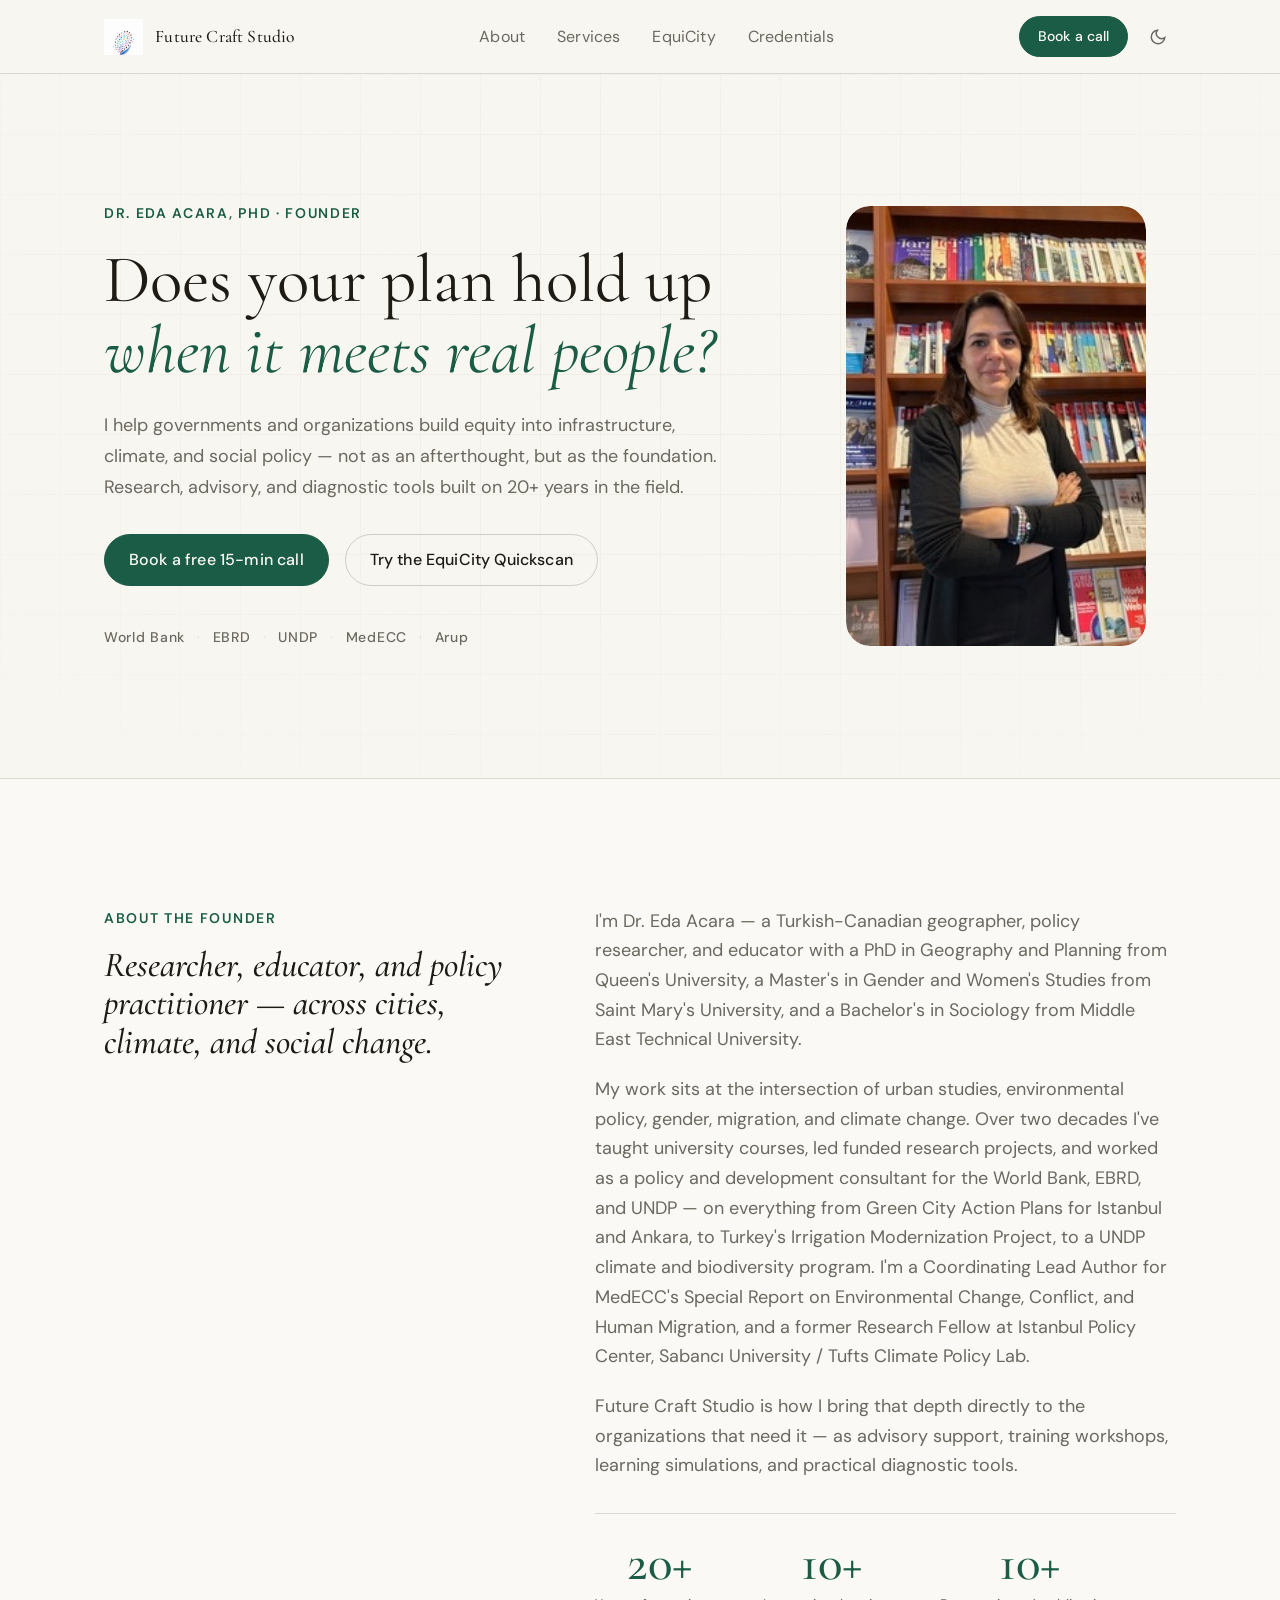
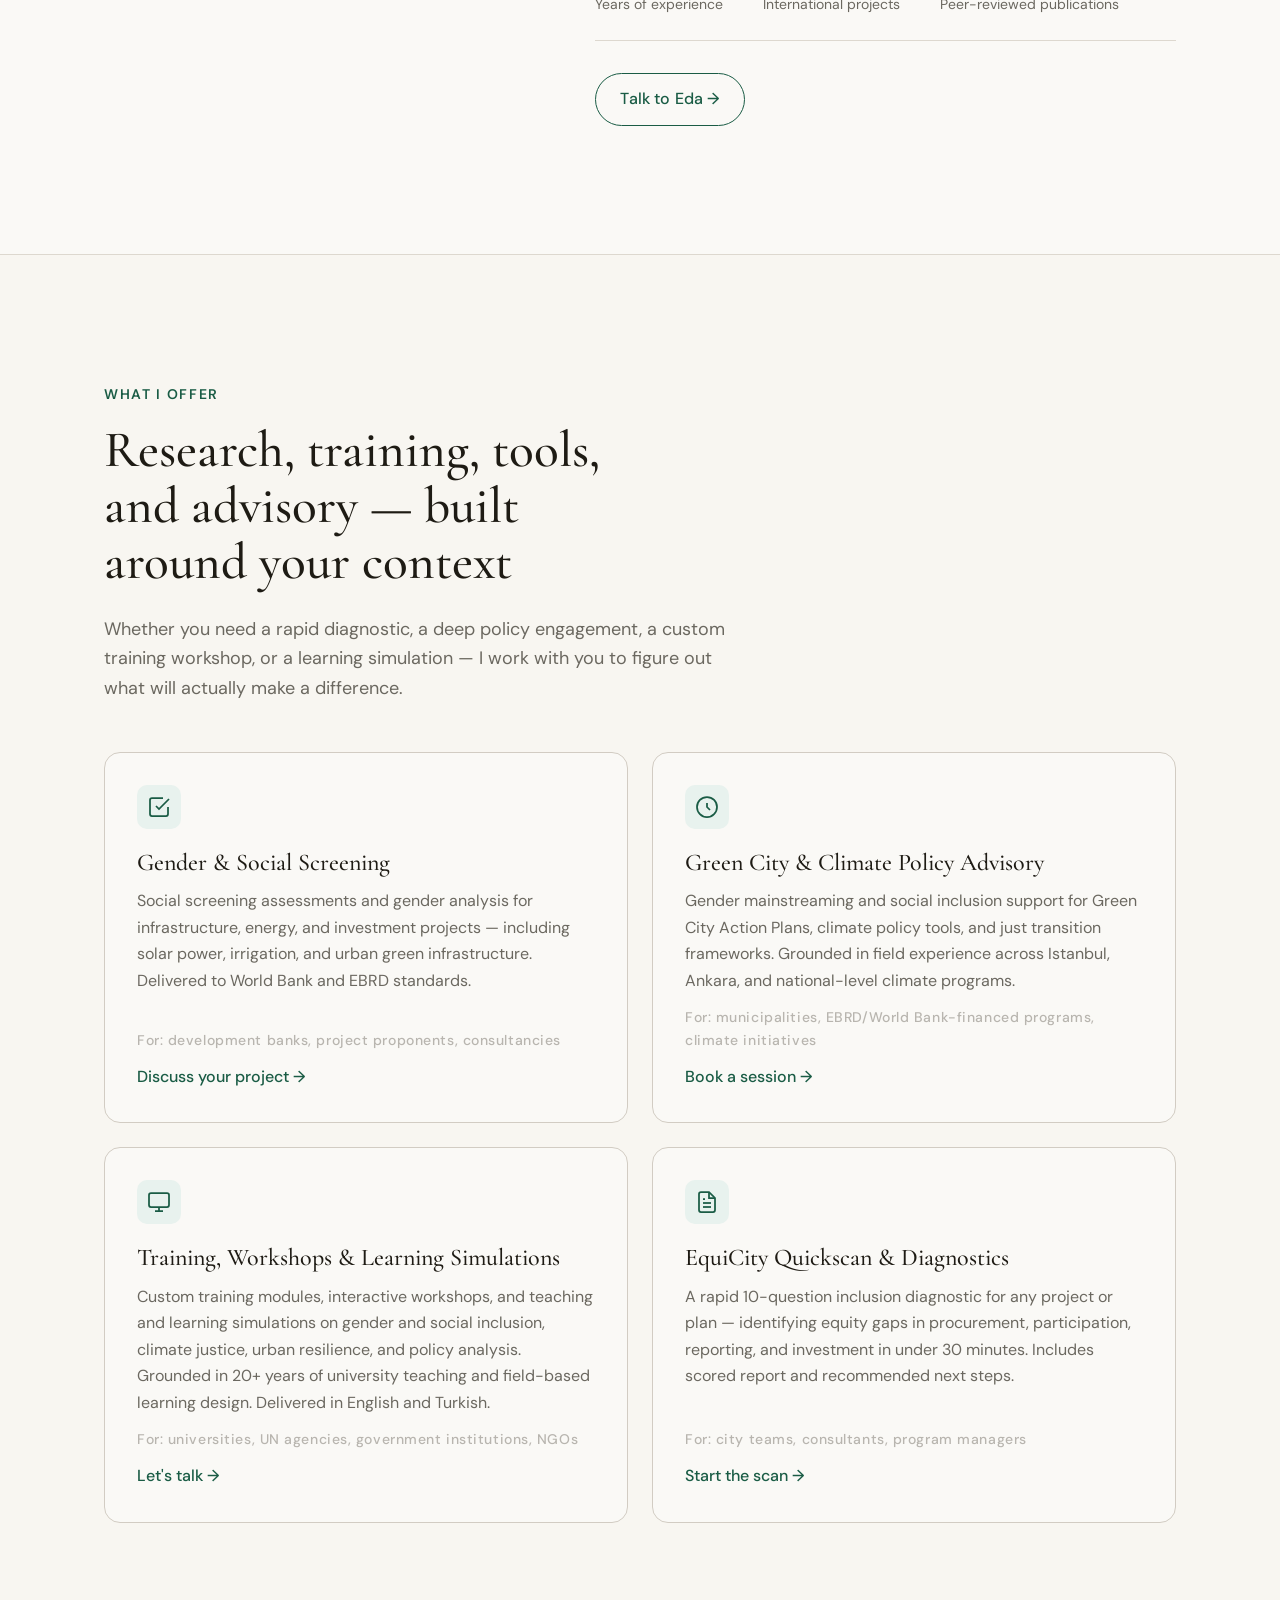
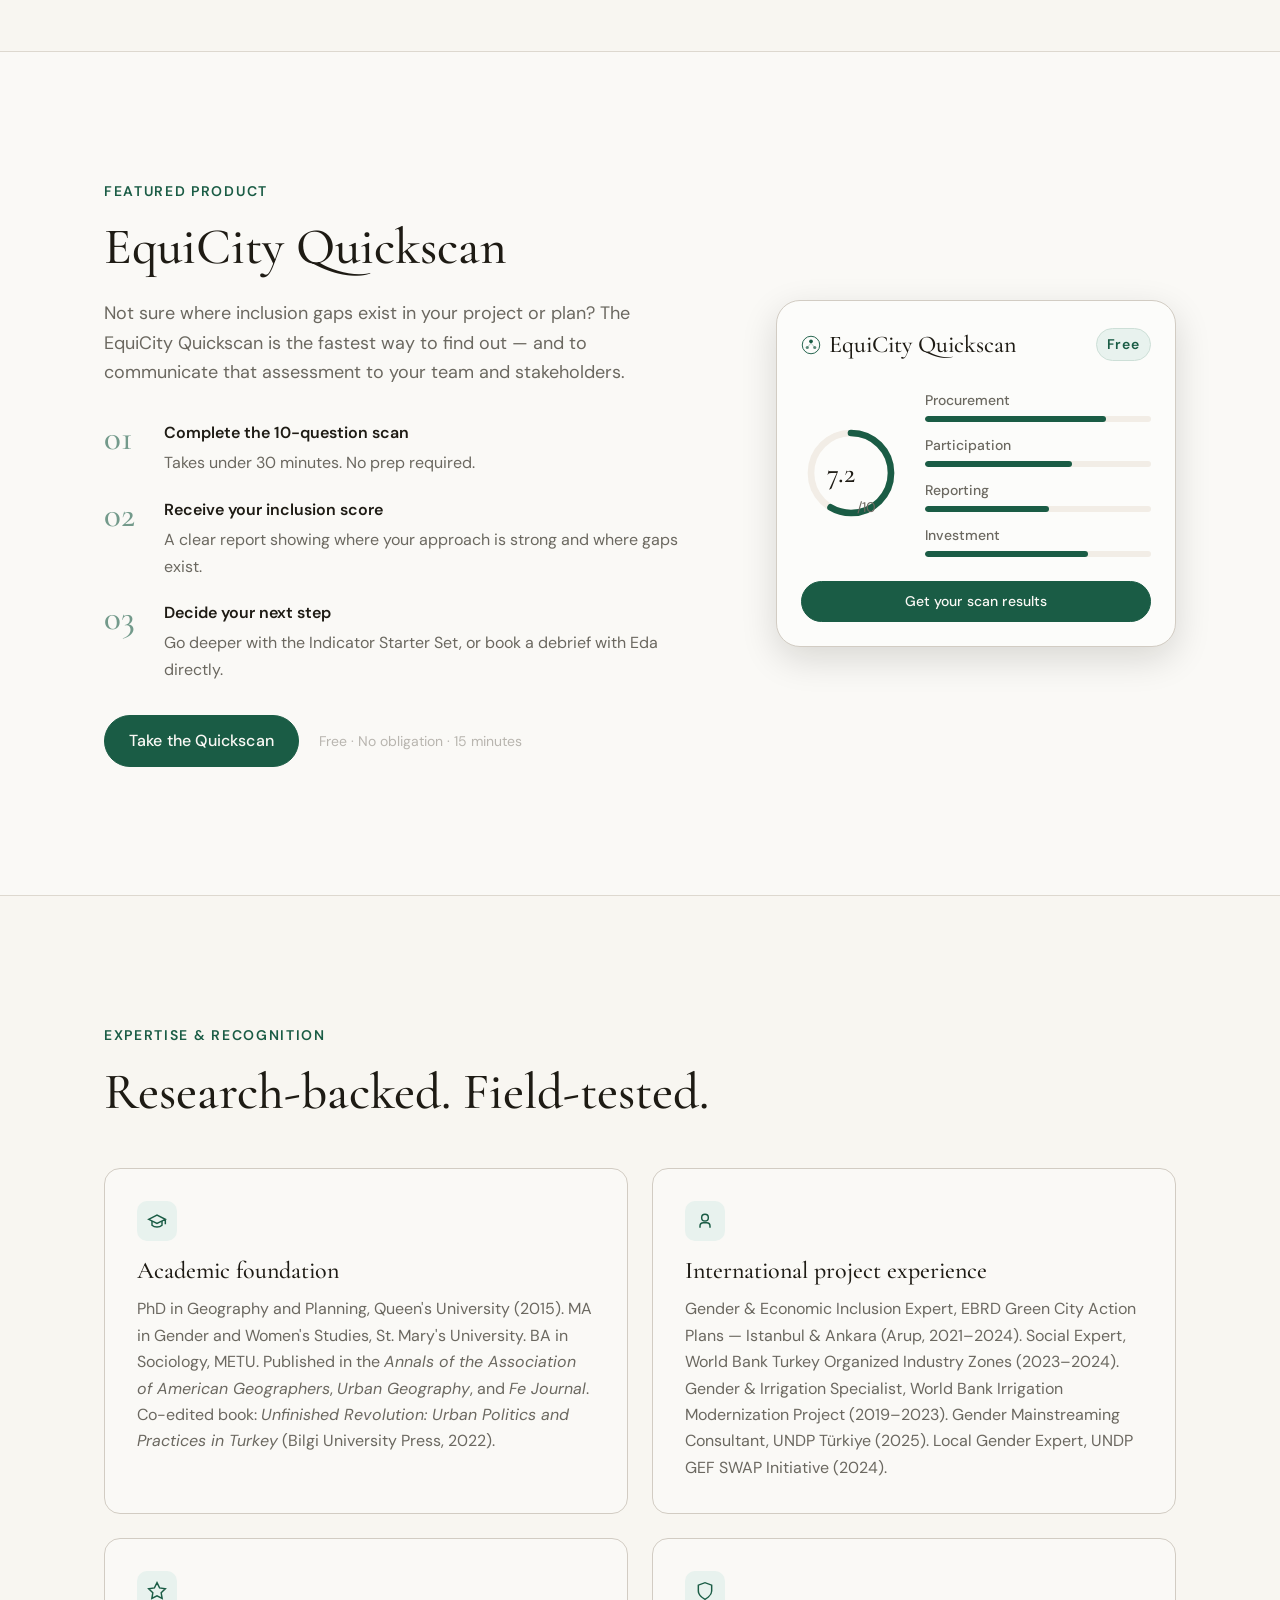
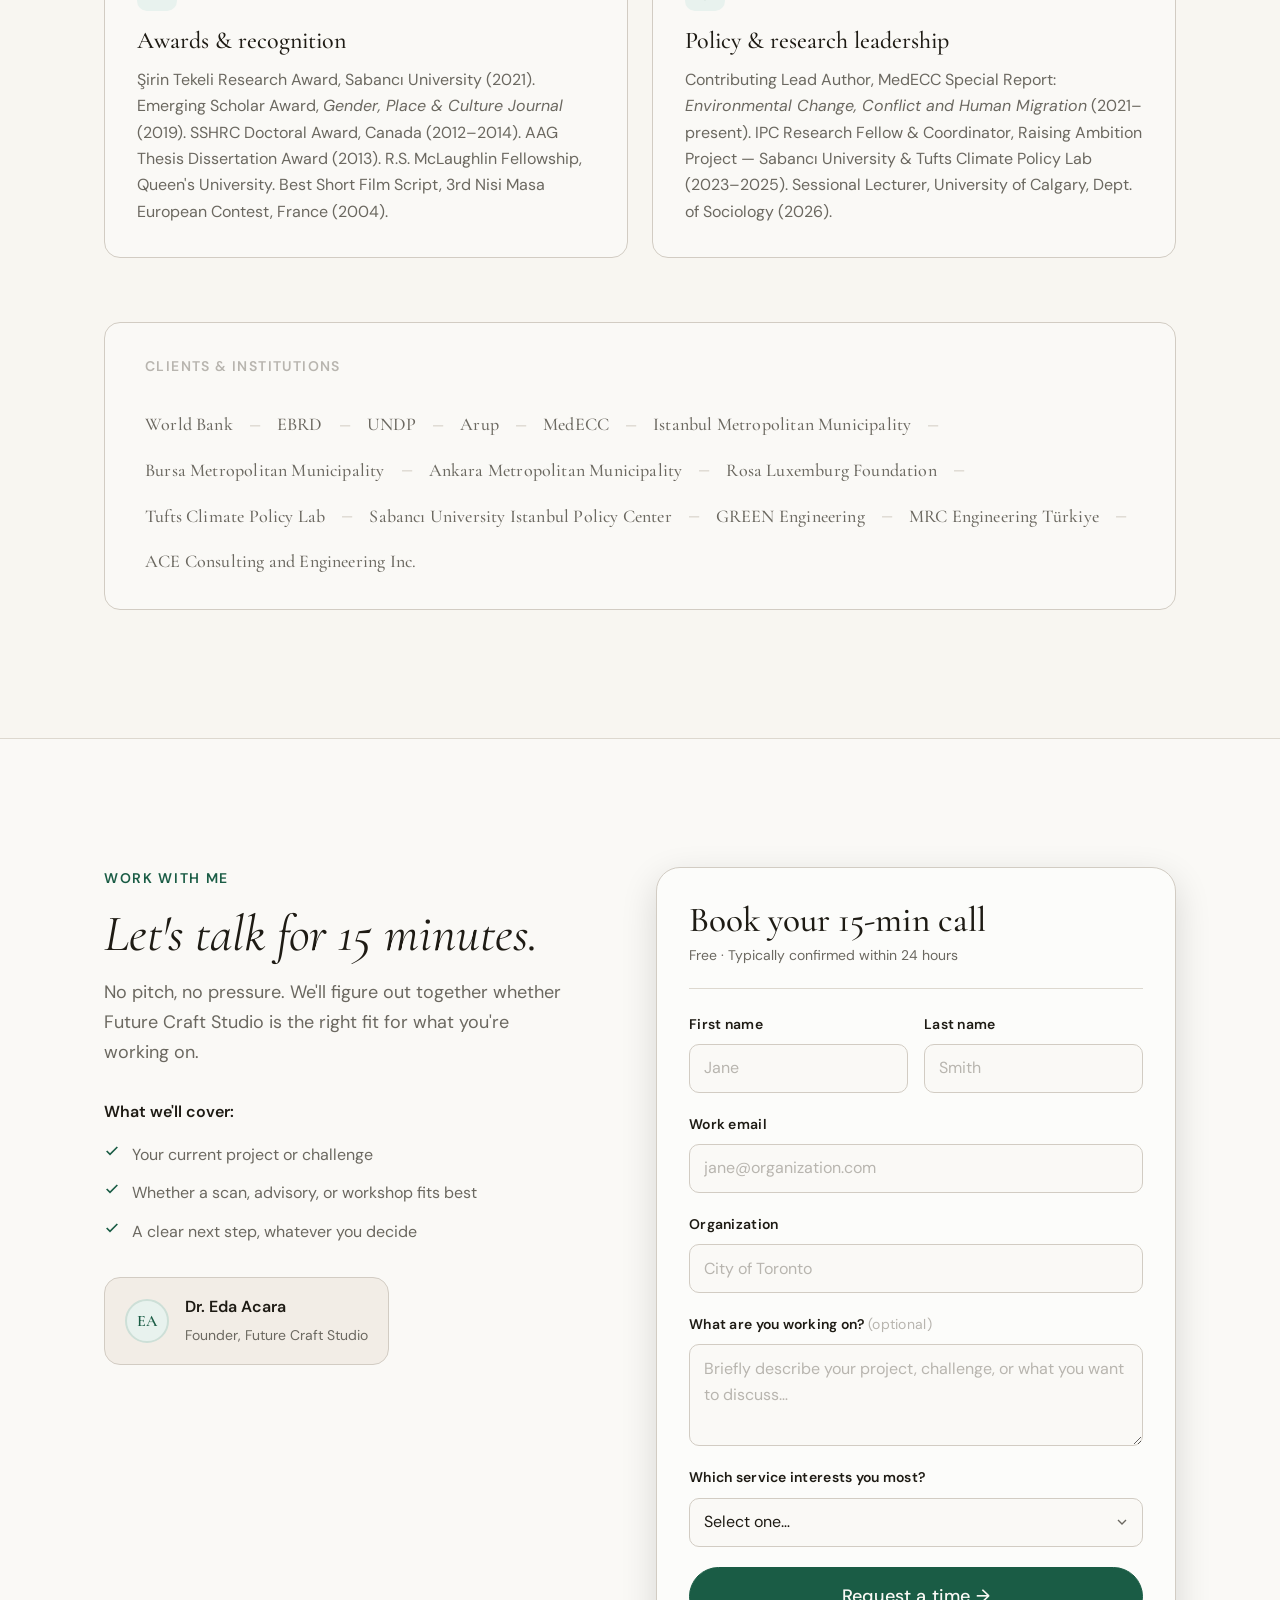
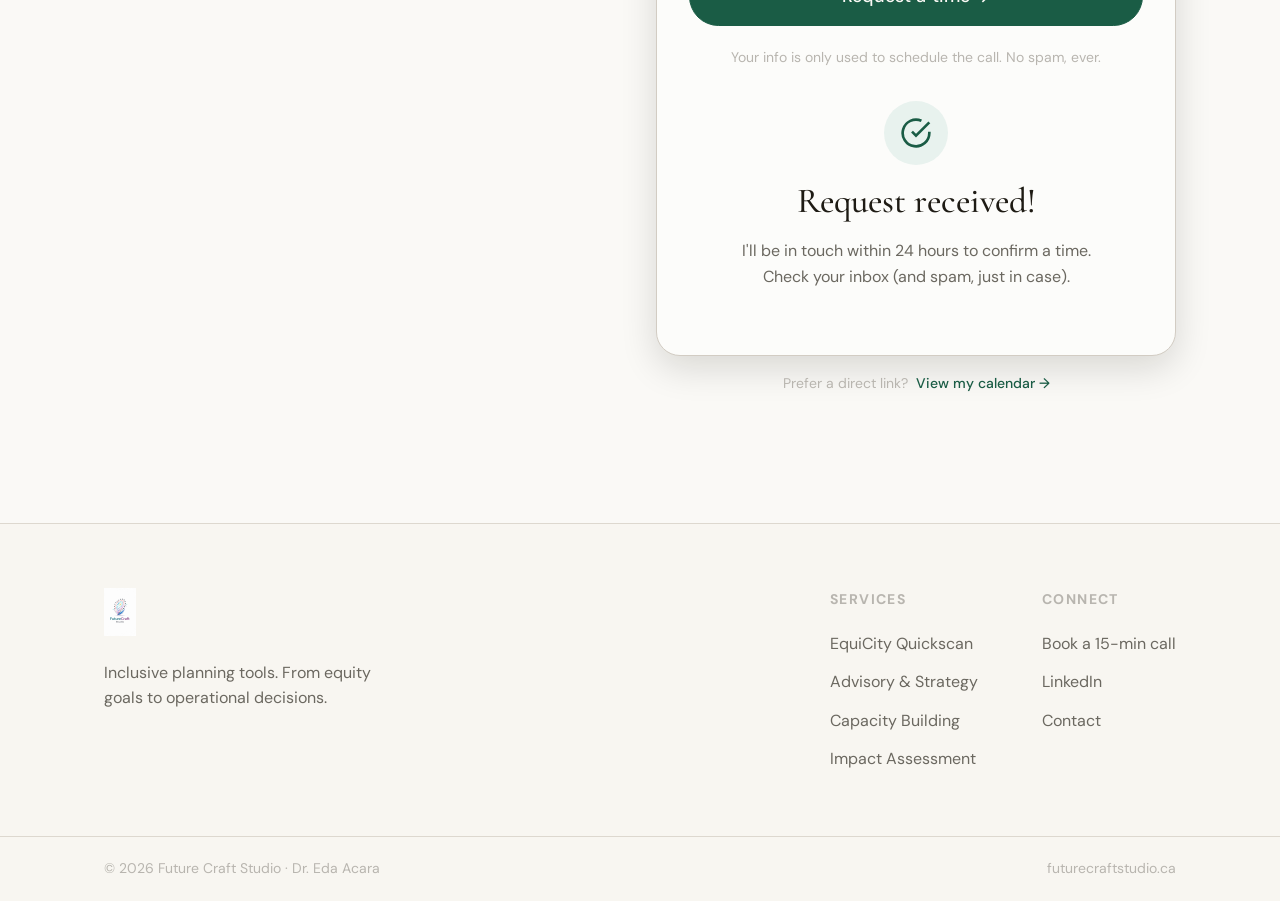
==== commit 610eb24c: "Add files via upload" ====
--- a/index.html
+++ b/index.html
@@ -61,11 +61,11 @@
       <div class="container hero-inner">
         <div class="hero-text fade-in">
           <div class="hero-eyebrow">Dr. Eda Acara, PhD · Founder</div>
-          <h1 class="hero-heading">Inclusive planning tools<br /><em>that actually get used.</em></h1>
-          <p class="hero-sub">I help organizations turn complex social and policy challenges into actionable outcomes — through research, advisory support, training, and learning simulations built on 20+ years of academic and field experience.</p>
+          <h1 class="hero-heading">Does your plan hold up<br /><em>when it meets real people?</em></h1>
+          <p class="hero-sub">I help governments and organizations build equity into infrastructure, climate, and social policy — not as an afterthought, but as the foundation. Research, advisory, and diagnostic tools built on 20+ years in the field.</p>
           <div class="hero-ctas">
             <button class="btn btn-primary" onclick="document.getElementById('booking').scrollIntoView({behavior:'smooth'})">Book a free 15-min call</button>
-            <a href="https://www.perplexity.ai/computer/a/equicity-quickscan-future-craf-MJKIacZmRiWHf3gqQi6vKA" target="_blank" rel="noopener" class="btn btn-ghost">Try the EquiCity Quickscan</a>
+            <a href="https://equicity-production.up.railway.app" target="_blank" rel="noopener" class="btn btn-ghost">Try the EquiCity Quickscan</a>
           </div>
           <div class="hero-trust">
             <span class="trust-item">World Bank</span>
@@ -164,7 +164,7 @@
             <h3>EquiCity Quickscan &amp; Diagnostics</h3>
             <p>A rapid 10-question inclusion diagnostic for any project or plan — identifying equity gaps in procurement, participation, reporting, and investment in under 30 minutes. Includes scored report and recommended next steps.</p>
             <div class="service-for">For: city teams, consultants, program managers</div>
-            <a href="https://www.perplexity.ai/computer/a/equicity-quickscan-future-craf-MJKIacZmRiWHf3gqQi6vKA" target="_blank" rel="noopener" class="service-link">Start the scan →</a>
+            <a href="https://equicity-production.up.railway.app" target="_blank" rel="noopener" class="service-link">Start the scan →</a>
           </div>
         </div>
       </div>
@@ -202,7 +202,7 @@
               </div>
             </div>
             <div class="equicity-ctas">
-              <a href="https://www.perplexity.ai/computer/a/equicity-quickscan-future-craf-MJKIacZmRiWHf3gqQi6vKA" target="_blank" rel="noopener" class="btn btn-primary">Take the Quickscan</a>
+              <a href="https://equicity-production.up.railway.app" target="_blank" rel="noopener" class="btn btn-primary">Take the Quickscan</a>
               <span class="equicity-note">Free · No obligation · 15 minutes</span>
             </div>
           </div>
